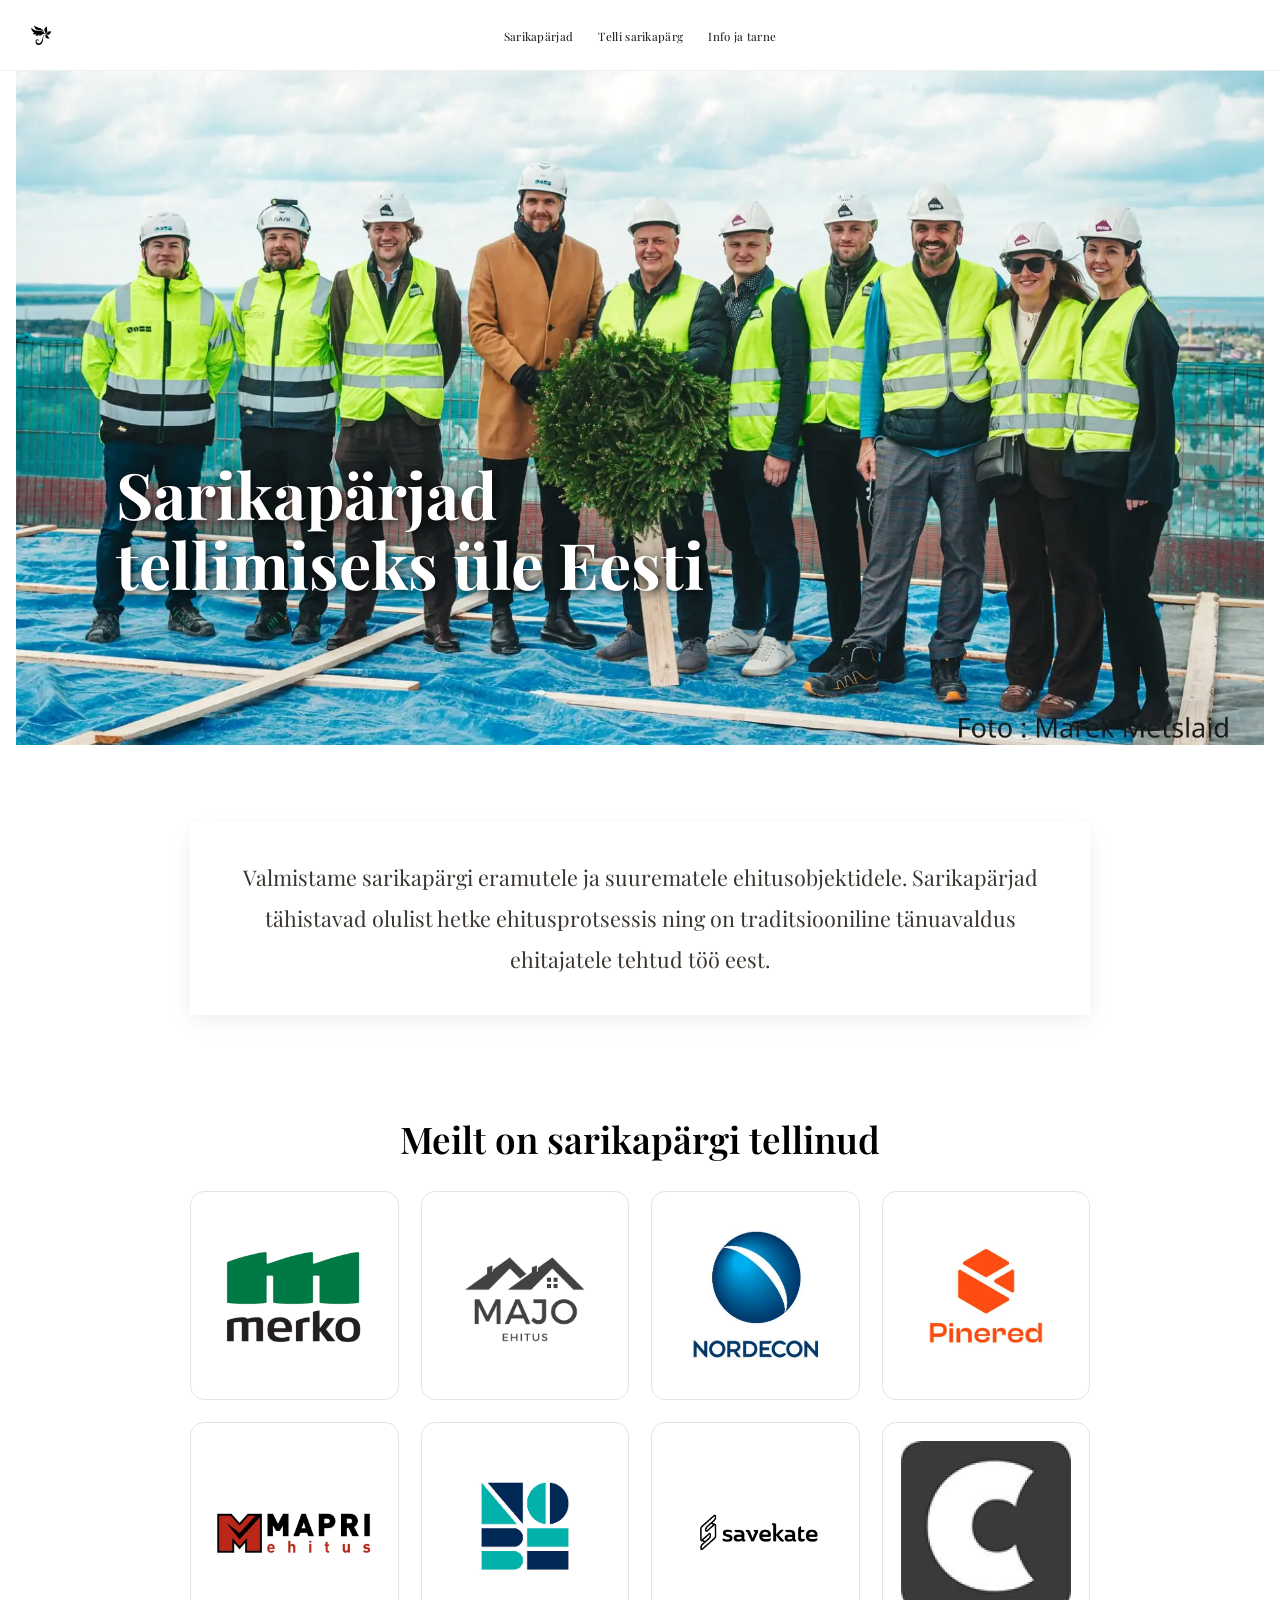
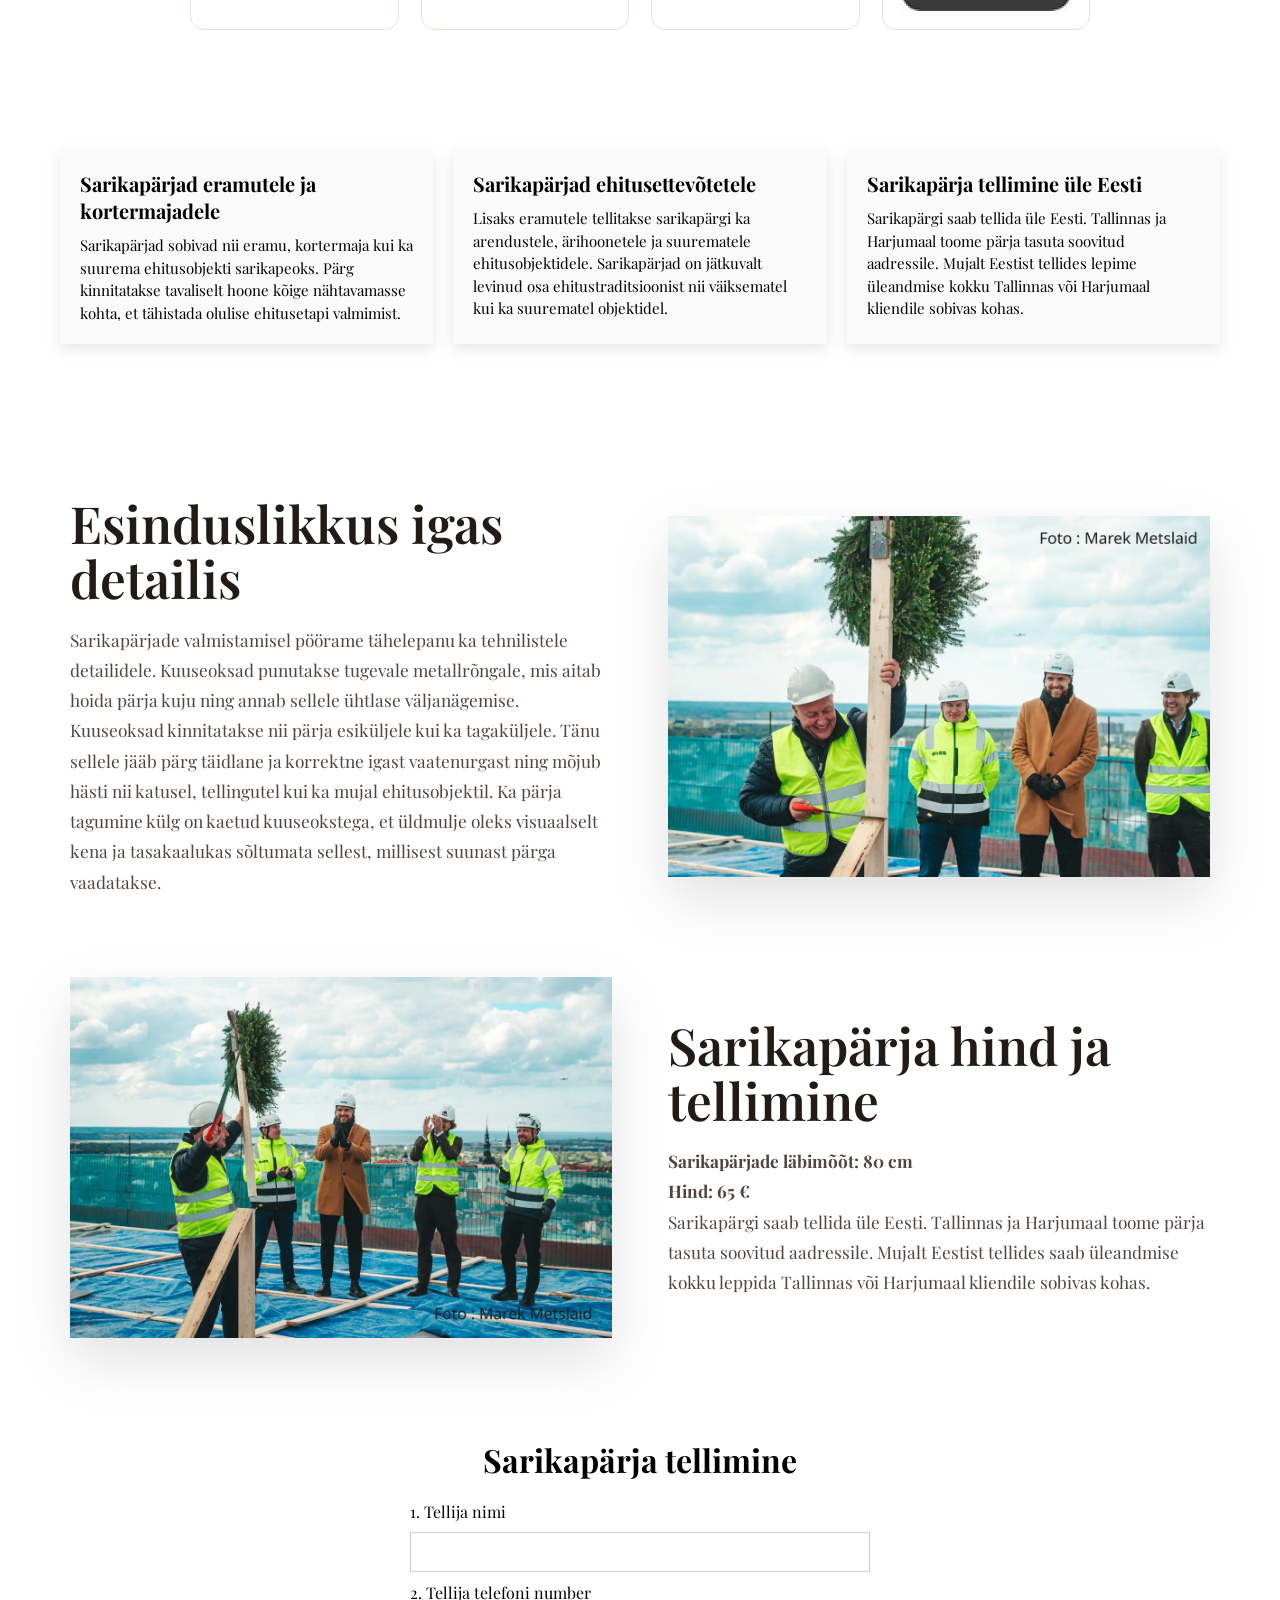
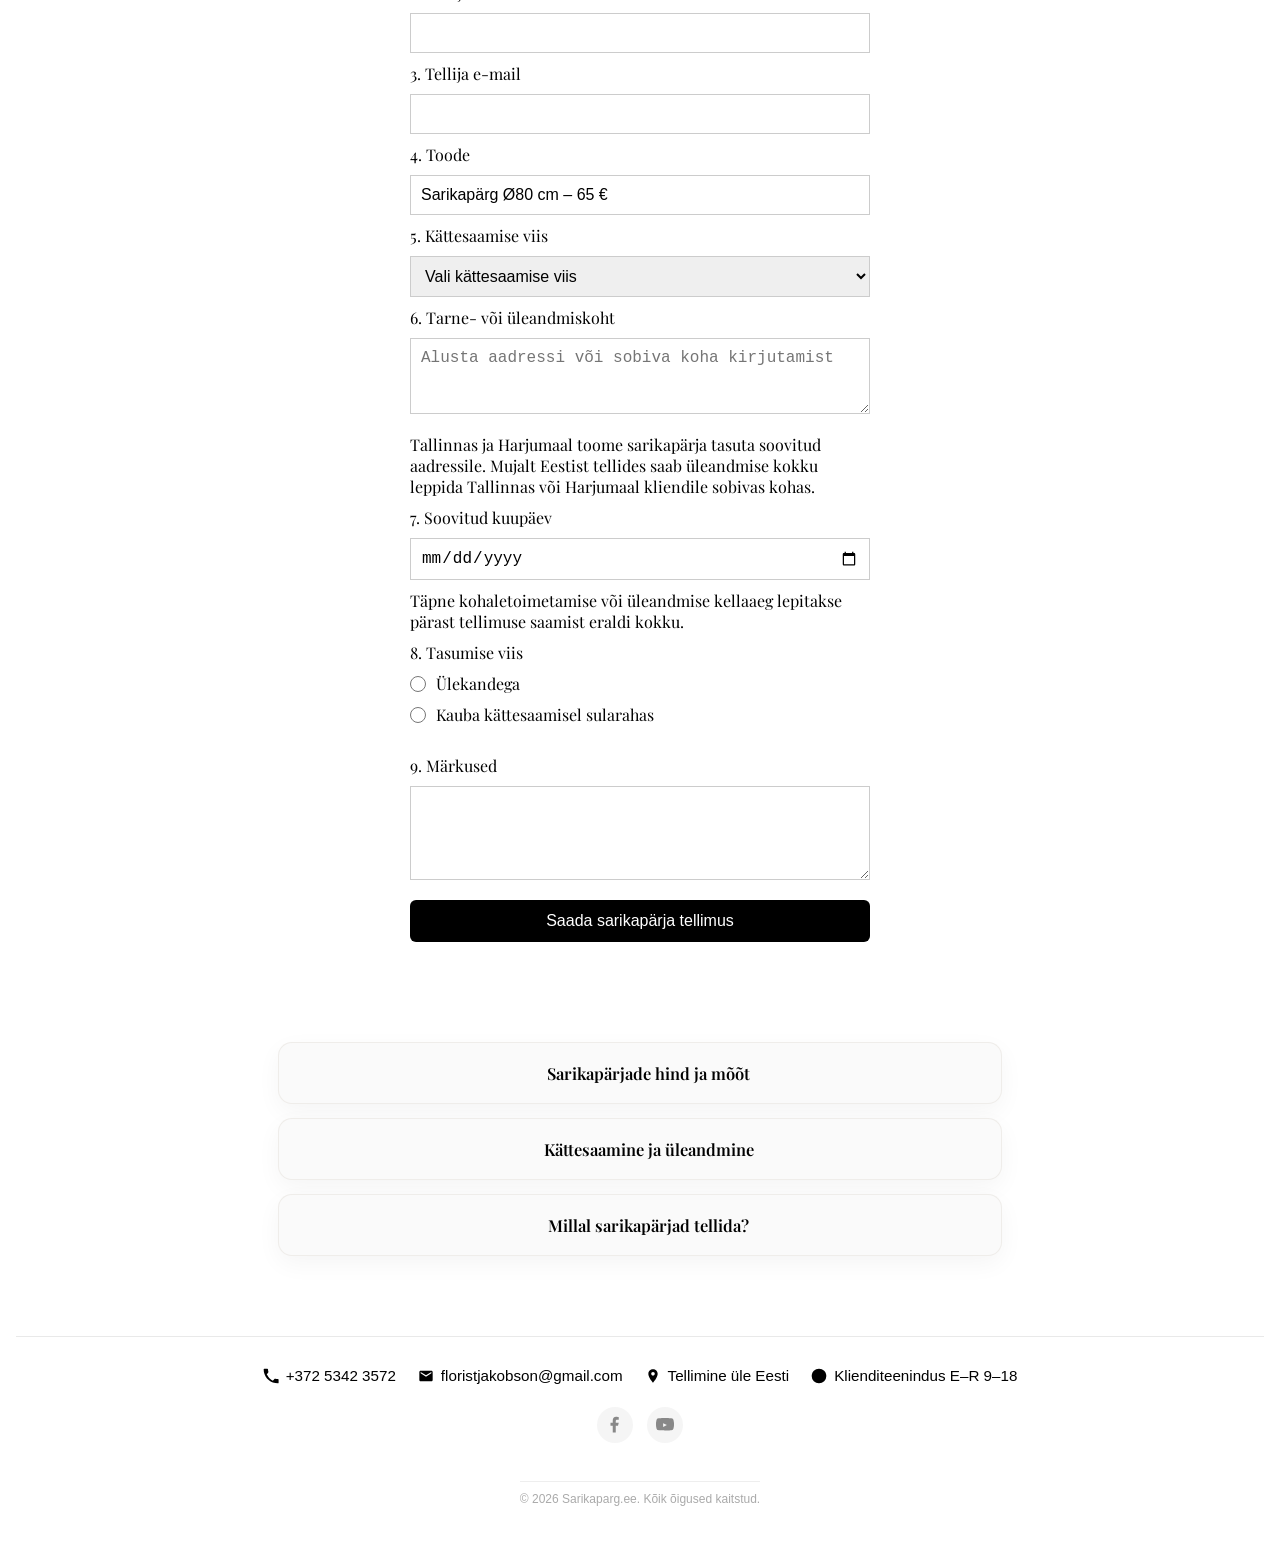
==== index.html @ d1c216ba "J" ====
<!doctype html>
<html lang="et">
  <head>
    <!-- Google tag (gtag.js) -->
    <script
      async
      src="https://www.googletagmanager.com/gtag/js?id=G-5NRN37VY3J"
    ></script>
    <script>
      window.dataLayer = window.dataLayer || [];
      function gtag() {
        dataLayer.push(arguments);
      }
      gtag("js", new Date());

      gtag("config", "G-5NRN37VY3J");
    </script>
    <meta charset="UTF-8" />
    <meta name="viewport" content="width=device-width, initial-scale=1.0" />

    <title>Sarikapärjad sarikapeoks üle Eesti | Sarikaparg.ee</title>

    <meta
      name="description"
      content="Sarikapärjad läbimõõduga 80 cm. Hind 65 €. Tellimine üle Eesti. Tallinnas ja Harjumaal tasuta kohaletoimetamine, mujalt Eestist tellides üleandmine kokkuleppel Tallinnas või Harjumaal."
    />

    <link rel="canonical" href="https://sarikaparg.ee/" />
    <meta name="robots" content="index, follow" />

    <link rel="stylesheet" href="/style.css" />

    <link rel="preconnect" href="https://fonts.googleapis.com" />
    <link rel="preconnect" href="https://fonts.gstatic.com" crossorigin />

    <link
      href="https://fonts.googleapis.com/css2?family=Playfair+Display:wght@400..900&display=swap"
      rel="stylesheet"
    />

    <meta
      property="og:title"
      content="Sarikapärjad üle Eesti | Sarikaparg.ee"
    />

    <meta
      property="og:description"
      content="Sarikapärjad läbimõõduga 80 cm. Hind 65 €. Tellimine üle Eesti. Tallinnas ja Harjumaal tasuta kohaletoimetamine või üleandmine kokkuleppel."
    />

    <meta property="og:type" content="website" />
    <meta property="og:url" content="https://sarikaparg.ee/" />
    <meta
      property="og:image"
      content="https://sarikaparg.ee/images/Sarikaparg.webp"
    />

    <meta name="twitter:card" content="summary_large_image" />

    <link rel="icon" type="image/png" sizes="48x48" href="/images/Logo48.png" />
    <link rel="icon" type="image/png" sizes="32x32" href="/images/Logo32.png" />
    <link
      rel="icon"
      type="image/png"
      sizes="512x512"
      href="/images/logo512.png"
    />
    <link rel="apple-touch-icon" href="/images/logo512.png" />
    <link rel="icon" href="/favicon.ico" sizes="any" />

    <script type="application/ld+json">
      {
        "@context": "https://schema.org",
        "@type": "Florist",
        "name": "Sarikaparg.ee",
        "url": "https://sarikaparg.ee/",
        "logo": "https://sarikaparg.ee/images/logo512.png",
        "image": "https://sarikaparg.ee/images/Sarikaparg.webp",
        "description": "Sarikapärjad läbimõõduga 80 cm. Hind 65 €. Tellimine üle Eesti. Tallinnas ja Harjumaal tasuta kohaletoimetamine või üleandmine kokkuleppel.",
        "telephone": "+37253423572",
        "areaServed": "Eesti",
        "priceRange": "€€"
      }
    </script>

    <script type="application/ld+json">
      {
        "@context": "https://schema.org",
        "@type": "FAQPage",
        "mainEntity": [
          {
            "@type": "Question",
            "name": "Kui suured on sarikapärjad?",
            "acceptedAnswer": {
              "@type": "Answer",
              "text": "Sarikaparg.ee sarikapärjad on läbimõõduga 80 cm."
            }
          },
          {
            "@type": "Question",
            "name": "Kui palju sarikapärjad maksavad?",
            "acceptedAnswer": {
              "@type": "Answer",
              "text": "Sarikapärjade hind on 65 €."
            }
          },
          {
            "@type": "Question",
            "name": "Kas sarikapärjad tuuakse kohale?",
            "acceptedAnswer": {
              "@type": "Answer",
              "text": "Sarikapärgi saab tellida üle Eesti. Tallinnas ja Harjumaal toome pärja tasuta kohale. Mujalt Eestist tellides lepime üleandmise kokku Tallinnas või Harjumaal kliendile sobivas kohas."
            }
          }
        ]
      }
    </script>

    <style>
      .clients-section {
        padding: 42px 20px 48px;
        background: #ffffff;
      }

      .clients-container {
        width: 100%;
        max-width: 900px;
        margin: 0 auto;
        text-align: center;
      }

      .clients-container h2 {
        margin: 0 0 28px;
        font-family: "Playfair Display", serif;
        font-size: clamp(1.7rem, 3vw, 2.3rem);
        font-weight: 600;
      }

      .clients-grid {
        display: grid;
        grid-template-columns: repeat(4, minmax(0, 1fr));
        gap: 22px;
      }

      .client-logo {
        aspect-ratio: 1 / 1;
        display: flex;
        align-items: center;
        justify-content: center;
        padding: 18px;
        background: #ffffff;
        border: 1px solid #e6e3dc;
        border-radius: 14px;
      }

      .client-logo img {
        width: 100%;
        height: 100%;
        object-fit: contain;
        display: block;
      }

      @media (max-width: 640px) {
        .clients-section {
          padding: 34px 16px 40px;
        }

        .clients-grid {
          grid-template-columns: repeat(2, minmax(0, 1fr));
          gap: 14px;
        }

        .client-logo {
          padding: 14px;
        }
      }
    </style>
  </head>

  <body>
    <nav>
      <a href="/" class="logo-link">
        <img
          src="/images/logo23.webp"
          alt="Sarikaparg.ee logo"
          width="25"
          height="25"
        />
      </a>

      <button class="menu-toggle" type="button" aria-label="Menüü">☰</button>

      <ul class="nav-menu">
        <li><a href="/">Sarikapärjad</a></li>
        <li><a href="#orderForm">Telli sarikapärg</a></li>
        <li><a href="#info">Info ja tarne</a></li>
      </ul>
    </nav>

    <header class="hero-header">
      <div class="big-slider">
        <div class="big-slide big-slide-active">
          <img
            src="/images/Sarikaparg-Tallinnas-slaider4.webp"
            alt="Sarikapärg sarikapeoks eramule või ehitusobjektile"
            width="1920"
            height="1080"
          />

          <div class="big-hero-text">
            <h1>Sarikapärjad sarikapeoks</h1>
          </div>
        </div>

        <div class="big-slide">
          <img
            src="/images/Sarikaparg-Tallinnas-slaider6.webp"
            alt="Sarikapärjad tellimiseks üle Eesti"
            width="1920"
            height="1080"
          />

          <div class="big-hero-text">
            <h2>Sarikapärjad tellimiseks üle Eesti</h2>
          </div>
        </div>
      </div>
    </header>

    <section class="intro-section">
      <div class="intro-container">
        <p>
          Valmistame sarikapärgi eramutele ja suurematele ehitusobjektidele.
          Sarikapärjad tähistavad olulist hetke ehitusprotsessis ning on
          traditsiooniline tänuavaldus ehitajatele tehtud töö eest.
        </p>
      </div>
    </section>

    <section class="clients-section" aria-labelledby="clients-title">
      <div class="clients-container">
        <h2 id="clients-title">Meilt on sarikapärgi tellinud</h2>

        <div class="clients-grid">
          <div class="client-logo">
            <img src="/images/merko.png" alt="Merko logo" loading="lazy" />
          </div>

          <div class="client-logo">
            <img src="/images/majo.png" alt="Majo logo" loading="lazy" />
          </div>

          <div class="client-logo">
            <img
              src="/images/nordecon.png"
              alt="Nordecon logo"
              loading="lazy"
            />
          </div>

          <div class="client-logo">
            <img src="/images/pinered.png" alt="Pinered logo" loading="lazy" />
          </div>

          <div class="client-logo">
            <img src="/images/mapri.png" alt="Mapri logo" loading="lazy" />
          </div>

          <div class="client-logo">
            <img src="/images/nobe.png" alt="NOBE logo" loading="lazy" />
          </div>

          <div class="client-logo">
            <img
              src="/images/savekate.png"
              alt="Savekate logo"
              loading="lazy"
            />
          </div>

          <div class="client-logo">
            <img
              src="/images/combicon.png"
              alt="Combicon logo"
              loading="lazy"
            />
          </div>
        </div>
      </div>
    </section>

    <section class="seo-section">
      <div class="seo-container">
        <div class="seo-box">
          <h2>Sarikapärjad eramutele ja kortermajadele</h2>
          <p>
            Sarikapärjad sobivad nii eramu, kortermaja kui ka suurema
            ehitusobjekti sarikapeoks. Pärg kinnitatakse tavaliselt hoone kõige
            nähtavamasse kohta, et tähistada olulise ehitusetapi valmimist.
          </p>
        </div>

        <div class="seo-box">
          <h2>Sarikapärjad ehitusettevõtetele</h2>
          <p>
            Lisaks eramutele tellitakse sarikapärgi ka arendustele, ärihoonetele
            ja suurematele ehitusobjektidele. Sarikapärjad on jätkuvalt levinud
            osa ehitustraditsioonist nii väiksematel kui ka suurematel
            objektidel.
          </p>
        </div>

        <div class="seo-box">
          <h2>Sarikapärja tellimine üle Eesti</h2>
          <p>
            Sarikapärgi saab tellida üle Eesti. Tallinnas ja Harjumaal toome
            pärja tasuta soovitud aadressile. Mujalt Eestist tellides lepime
            üleandmise kokku Tallinnas või Harjumaal kliendile sobivas kohas.
          </p>
        </div>
      </div>
    </section>

    <section class="hello">
      <div class="hello-row">
        <div class="hello-text">
          <h2>Esinduslikkus igas detailis</h2>

          <p>
            Sarikapärjade valmistamisel pöörame tähelepanu ka tehnilistele
            detailidele. Kuuseoksad punutakse tugevale metallrõngale, mis aitab
            hoida pärja kuju ning annab sellele ühtlase väljanägemise.
          </p>

          <p>
            Kuuseoksad kinnitatakse nii pärja esiküljele kui ka tagaküljele.
            Tänu sellele jääb pärg täidlane ja korrektne igast vaatenurgast ning
            mõjub hästi nii katusel, tellingutel kui ka mujal ehitusobjektil. Ka
            pärja tagumine külg on kaetud kuuseokstega, et üldmulje oleks
            visuaalselt kena ja tasakaalukas sõltumata sellest, millisest
            suunast pärga vaadatakse.
          </p>
        </div>

        <div class="hello-image">
          <img
            src="/images/Sarikaparg-Tallinn-Hello2.webp"
            alt="Kuuseokstest sarikapärg ehitusobjekti katusel"
          />
        </div>
      </div>

      <div class="hello-row hello-reverse">
        <div class="hello-text">
          <h2>Sarikapärja hind ja tellimine</h2>

          <p>
            <strong>Sarikapärjade läbimõõt: 80 cm</strong><br />
            <strong>Hind: 65 €</strong>
          </p>

          <p>
            Sarikapärgi saab tellida üle Eesti. Tallinnas ja Harjumaal toome
            pärja tasuta soovitud aadressile. Mujalt Eestist tellides saab
            üleandmise kokku leppida Tallinnas või Harjumaal kliendile sobivas
            kohas.
          </p>
        </div>

        <div class="hello-image">
          <img
            src="/images/Sarikaparg-Tallinn-Hello1.webp"
            alt="80 cm läbimõõduga kuuseokstest sarikapärg"
          />
        </div>
      </div>
    </section>

    <section class="order-form" id="orderForm">
      <h2>Sarikapärja tellimine</h2>

      <form action="https://formspree.io/f/xkopbzkl" method="POST">
        <label for="name">1. Tellija nimi</label>
        <input type="text" id="name" name="nimi" required />

        <label for="phone">2. Tellija telefoni number</label>
        <input type="tel" id="phone" name="telefon" required />

        <label for="email">3. Tellija e-mail</label>
        <input type="email" id="email" name="email" required />

        <label for="product">4. Toode</label>
        <input
          type="text"
          id="product"
          name="toode"
          value="Sarikapärg Ø80 cm – 65 €"
          readonly
        />

        <label for="delivery">5. Kättesaamise viis</label>
        <select id="delivery" name="kattesaamise_viis" required>
          <option value="">Vali kättesaamise viis</option>
          <option value="Tasuta kohaletoimetamine Tallinnas / Harjumaal">
            Tasuta kohaletoimetamine Tallinnas / Harjumaal
          </option>
          <option value="Üleandmine kokkuleppel Tallinnas / Harjumaal">
            Üleandmine kokkuleppel Tallinnas / Harjumaal
          </option>
        </select>

        <label for="address">6. Tarne- või üleandmiskoht</label>
        <textarea
          id="address"
          name="tarne_voi_uleandmiskoht"
          rows="3"
          placeholder="Alusta aadressi või sobiva koha kirjutamist"
          autocomplete="off"
          required
        ></textarea>

        <ul id="aadressiValikud"></ul>

        <p class="time-note">
          Tallinnas ja Harjumaal toome sarikapärja tasuta soovitud aadressile.
          Mujalt Eestist tellides saab üleandmise kokku leppida Tallinnas või
          Harjumaal kliendile sobivas kohas.
        </p>

        <label for="date">7. Soovitud kuupäev</label>
        <input type="date" id="date" name="soovitud_kuupaev" required />

        <p class="time-note">
          Täpne kohaletoimetamise või üleandmise kellaaeg lepitakse pärast
          tellimuse saamist eraldi kokku.
        </p>

        <label>8. Tasumise viis</label>

        <div class="payment-options">
          <label>
            <input type="radio" name="tasumine" value="Ülekandega" required />
            Ülekandega
          </label>

          <label>
            <input
              type="radio"
              name="tasumine"
              value="Kauba kättesaamisel sularahas"
            />
            Kauba kättesaamisel sularahas
          </label>
        </div>

        <label for="notes">9. Märkused</label>
        <textarea id="notes" name="markused" rows="4"></textarea>

        <button type="submit">Saada sarikapärja tellimus</button>

        <p id="formMessage" class="success-message">
          ✔ Aitäh! Oleme teie sarikapärja tellimuse kätte saanud. Võtame teiega
          tööajal ühendust kuni 1 tunni jooksul, et tellimus kinnitada.
        </p>
      </form>
    </section>

    <section class="info-details" id="info">
      <details>
        <summary>Sarikapärjade hind ja mõõt</summary>

        <div class="details-content">
          <p>Sarikaparg.ee sarikapärjad on läbimõõduga 80 cm.</p>

          <p>Sarikapärjade hind on 65 €.</p>

          <p>
            Pärg sobib hästi sarikapeoks eramule, kortermajale, ärihoonele või
            suuremale ehitusobjektile.
          </p>
        </div>
      </details>

      <details>
        <summary>Kättesaamine ja üleandmine</summary>

        <div class="details-content">
          <p>
            Tallinnas ja Harjumaal toome sarikapärja tasuta soovitud aadressile.
          </p>

          <p>
            Mujalt Eestist tellides lepime sarikapärja üleandmise kokku
            Tallinnas või Harjumaal kliendile sobivas kohas.
          </p>

          <p>
            Täpne kohaletoimetamise või üleandmise kellaaeg lepitakse pärast
            tellimuse saamist eraldi kokku.
          </p>
        </div>
      </details>

      <details>
        <summary>Millal sarikapärjad tellida?</summary>

        <div class="details-content">
          <p>Soovitame sarikapärjad tellida vähemalt 2–3 päeva ette.</p>

          <p>
            Kiiremate tellimuste puhul võib samuti ühendust võtta — võimalusel
            leiame lahenduse ka lühema etteteatamisega.
          </p>

          <p>
            Tellida saab alloleva tellimisvormi kaudu. Kiiremate küsimuste
            korral võib ka helistada või kirjutada e-posti teel.
          </p>
        </div>
      </details>
    </section>

    <footer>
      <div class="footer">
        <div class="footer-container">
          <div class="footer-contact-row">
            <a href="tel:+37253423572">
              <svg viewBox="0 0 24 24">
                <path
                  d="M6.6 10.8c1.8 3.5 4.7 6.3 8.2 8.2l2.7-2.7c.3-.3.7-.4 1.1-.3 1.2.4 2.5.6 3.8.6.6 0 1 .4 1 1V22c0 .6-.4 1-1 1C10.3 23 1 13.7 1 2c0-.6.4-1 1-1h4.5c.6 0 1 .4 1 1 0 1.3.2 2.6.6 3.8.1.4 0 .8-.3 1.1l-2.2 2.9z"
                />
              </svg>
              +372 5342 3572
            </a>

            <a href="mailto:floristjakobson@gmail.com">
              <svg viewBox="0 0 24 24">
                <path
                  d="M20 4H4c-1.1 0-2 .9-2 2v12c0 1.1.9 2 2 2h16c1.1 0 2-.9 2-2V6c0-1.1-.9-2-2-2zm0 4-8 5-8-5V6l8 5 8-5v2z"
                />
              </svg>
              floristjakobson@gmail.com
            </a>

            <span>
              <svg viewBox="0 0 24 24">
                <path
                  d="M12 2C8.1 2 5 5.1 5 9c0 5.2 7 13 7 13s7-7.8 7-13c0-3.9-3.1-7-7-7zm0 9.5A2.5 2.5 0 1 1 12 6a2.5 2.5 0 0 1 0 5.5z"
                />
              </svg>
              Tellimine üle Eesti
            </span>

            <span>
              <svg viewBox="0 0 24 24">
                <path
                  d="M12 1a11 11 0 1 0 11 11A11 11 0 0 0 12 1zm1 11.4V6h-2v7l5.2 3.1 1-1.7z"
                />
              </svg>
              Klienditeenindus E–R 9–18
            </span>
          </div>

          <div class="footer-social">
            <a
              href="https://www.facebook.com/floristjakobson"
              target="_blank"
              aria-label="Facebook"
            >
              <svg viewBox="0 0 24 24">
                <path
                  d="M13 22v-9h3l1-4h-4V7c0-1.2.3-2 2-2h2V1.5c-.4-.1-1.8-.5-3.5-.5C10.5 1 9 2.8 9 6v3H6v4h3v9h4z"
                />
              </svg>
            </a>

            <a
              href="https://www.youtube.com/@floristjakobson"
              target="_blank"
              aria-label="YouTube"
            >
              <svg viewBox="0 0 24 24">
                <path
                  d="M23.5 6.2s-.2-1.6-.9-2.3c-.9-.9-1.9-.9-2.3-1C17.2 2.5 12 2.5 12 2.5s-5.2 0-8.3.4c-.4.1-1.4.1-2.3 1C.7 4.6.5 6.2.5 6.2S0 8.1 0 10v2c0 1.9.5 3.8.5 3.8s.2 1.6.9 2.3c.9.9 2.1.9 2.6 1 1.9.2 8 .4 8 .4s5.2 0 8.3-.4c.4-.1 1.4-.1 2.3-1 .7-.7.9-2.3.9-2.3S24 13.9 24 12v-2c0-1.9-.5-3.8-.5-3.8zM9.5 14.5v-5l5 2.5-5 2.5z"
                />
              </svg>
            </a>
          </div>

          <div class="footer-bottom">
            © 2026 Sarikaparg.ee. Kõik õigused kaitstud.
          </div>
        </div>
      </div>
    </footer>

    <script>
      const bigSlides = document.querySelectorAll(".big-slide");
      let bigCurrent = 0;

      if (bigSlides.length > 0) {
        setInterval(() => {
          bigSlides[bigCurrent].classList.remove("big-slide-active");
          bigCurrent = (bigCurrent + 1) % bigSlides.length;
          bigSlides[bigCurrent].classList.add("big-slide-active");
        }, 5000);
      }
    </script>
    <script>
      document.addEventListener("DOMContentLoaded", function () {
        const menuToggle = document.querySelector(".menu-toggle");
        const navMenu = document.querySelector(".nav-menu");

        menuToggle.addEventListener("click", function () {
          navMenu.classList.toggle("active");
        });
      });
    </script>

    <script>
      const dateInput = document.getElementById("date");
      const today = new Date().toISOString().split("T")[0];
      dateInput.min = today;
    </script>

    <script>
      const aadressInput = document.getElementById("address");
      const aadressiValikud = document.getElementById("aadressiValikud");

      aadressInput.addEventListener("input", async function () {
        const otsing = aadressInput.value.trim();

        if (otsing.length < 3) {
          aadressiValikud.innerHTML = "";
          return;
        }

        const apiAadress =
          "https://inaadress.maaamet.ee/inaadress/gazetteer" +
          "?address=" +
          encodeURIComponent(otsing) +
          "&results=5&appartment=1";

        try {
          const vastus = await fetch(apiAadress);
          const andmed = await vastus.json();

          aadressiValikud.innerHTML = "";

          andmed.addresses.forEach(function (aadress) {
            const valik = document.createElement("li");
            valik.textContent = aadress.ipikkaadress;

            valik.addEventListener("click", function () {
              aadressInput.value = aadress.ipikkaadress;
              aadressiValikud.innerHTML = "";
            });

            aadressiValikud.appendChild(valik);
          });
        } catch (error) {
          aadressiValikud.innerHTML = "";
          console.error("Aadressiotsing ebaõnnestus:", error);
        }
      });
    </script>
  </body>
</html>
---- style.css ----
:root {
  --base-color: white;
  --text-color: black;
  --color-5: rgb(235, 232, 232);
  --box-color: #fafafa;
}

* {
  margin: 0;
  padding: 0;
  box-sizing: border-box;
}

html {
  font-family: "Playfair Display", serif;
  color: var(--text-color);
}

body {
  padding: 1em;
  padding-top: 70px;
  background-color: var(--base-color);
}

h1,
h2,
h3 {
  font-family: "Playfair Display", serif;
}

h1 {
  font-size: 2.5rem;
}

h2 {
  font-size: 2rem;
}

/* NAV */

nav {
  position: fixed;
  top: 0;
  left: 0;
  width: 100%;
  z-index: 1000;

  display: flex;
  align-items: center;
  justify-content: space-between;

  padding: 1.1em 1.5em;

  background: rgba(255, 255, 255, 0.75);
  /* backdrop-filter: blur(12px); */
  /* -webkit-backdrop-filter: blur(12px); */
  border-bottom: 1px solid rgba(0, 0, 0, 0.05);
}

.logo-link {
  display: flex;
  align-items: center;
}

.logo-link img {
  height: 28px;
  display: block;
}

nav ul {
  position: absolute;
  left: 50%;
  transform: translateX(-50%);

  display: flex;
  gap: 1em;
  list-style: none;
  margin: 0;
  padding: 0;
  align-items: center;
}

nav a {
  color: #111;
  text-decoration: none;
  font-size: 0.72rem;
  font-weight: 400;
  letter-spacing: 0.3px;
  transition: 0.2s ease;
  padding: 0.3em 0.4em;
}

nav a:hover {
  opacity: 0.6;
}

.menu-toggle {
  display: none;
  background: none;
  border: none;
  font-size: 2rem;
  cursor: pointer;
  color: #111;
  line-height: 1;
}

/* SIIT ALGAB MOBIILI VAADE */

@media (max-width: 1050px) {
  nav {
    padding: 0.9em 1em;
  }

  .logo-link img {
    height: 32px;
    width: auto;
    display: block;
  }

  .menu-toggle {
    display: block;
  }

  .nav-menu {
    display: none;

    position: absolute;
    top: 100%;
    left: 0;

    width: 100%;

    background: rgba(255, 255, 255, 0.96);
    background: rgba(255, 255, 255, 0.95);

    flex-direction: column;
    gap: 0;

    padding: 15px 0;

    border-top: 1px solid rgba(0, 0, 0, 0.05);
    box-shadow: 0 10px 25px rgba(0, 0, 0, 0.08);

    transform: none;
    box-sizing: border-box;
  }

  .nav-menu.active {
    display: flex;
  }

  .nav-menu li {
    width: 100%;
    text-align: center;
  }

  .nav-menu a {
    display: block;
    padding: 14px;
    font-size: 1rem;
  }
}

/* SIIN LÕPEB MOBIILI VAADE */

/* HERO SLIDER */

.hero-header {
  position: relative;
  width: 100%;
  height: 75vh;
  min-height: 420px;
  overflow: hidden;
}

.big-slider {
  position: relative;
  width: 100%;
  height: 100%;
}

.big-slide {
  position: absolute;
  inset: 0;
  opacity: 0;
  transition: opacity 1s ease;
  z-index: 0;
}

.big-slide-active {
  opacity: 1;
  z-index: 1;
}

.big-slide img {
  display: block;
  width: 100%;
  height: 100%;
  object-fit: cover;
  object-position: center;
}

.big-hero-text {
  position: absolute;
  left: 8%;
  bottom: 18%;
  max-width: 650px;
  color: white;
  z-index: 2;
}

.big-hero-text h1,
.big-hero-text h2 {
  font-size: clamp(2rem, 5vw, 4.5rem);
  line-height: 1.1;
  margin-bottom: 24px;

  text-shadow:
    2px 2px 8px rgba(0, 0, 0, 0.8),
    0 0 20px rgba(0, 0, 0, 0.5);
}

@media (max-width: 768px) {
  .hero-header {
    height: 65vh;
    min-height: 360px;
  }

  .big-hero-text {
    left: 6%;
    right: 6%;
    bottom: 14%;
  }
}

/* ÜLDINE SECTION */

section {
  margin: 2em auto;
  width: min(75em, 100%);
  padding: min(2em, 15%);
  border-radius: 1em;
}

/* SEO BOXID */

.seo-section {
  padding: 40px 20px;
}

.seo-container {
  display: flex;
  gap: 20px;
  max-width: 1200px;
  margin: 0 auto;
  flex-wrap: wrap;
}

.seo-box {
  flex: 1;
  min-width: 250px;
  background: var(--box-color);
  padding: 20px;

  box-shadow: 0 5px 15px rgba(0, 0, 0, 0.1);
}

.seo-box h2 {
  margin-bottom: 10px;
  font-size: 20px;
}

.seo-box p {
  font-size: 15px;
  line-height: 1.5;
}

/* TOOTEGRUPID AVALEHEL */

.tooted-section {
  padding: 70px 20px;
  background: var(--box-color);
}

.tooted-container {
  max-width: 1000px;
  margin: 0 auto;
  display: grid;
  grid-template-columns: repeat(4, 1fr);
  gap: 28px;
}

.toode-box {
  background: #ffffff;

  overflow: hidden;
  box-shadow: 0 5px 15px rgba(0, 0, 0, 0.1);
}

.toode-box img {
  width: 100%;
  aspect-ratio: 2 / 3;
  object-fit: cover;
  display: block;
}

.toode-content {
  padding: 26px 24px 30px;
}

.toode-content h2 {
  margin: 0 0 14px;
  font-size: 1.45rem;
  color: #2b2522;
}

.toode-content p {
  margin: 0 0 22px;
  font-size: 1rem;
  line-height: 1.65;
  color: #4a403b;
}

@media (max-width: 900px) {
  .tooted-container {
    grid-template-columns: 1fr;
  }

  .tooted-section {
    padding: 50px 18px;
  }
}

/* TOOTELEHED */

.product-section-title {
  width: 100%;
  text-align: center;
  margin: 50px 0 25px;
}

.product-section-title h2 {
  margin-bottom: 24px;
  color: black;
  font-size: clamp(1.8rem, 3vw, 2.6rem);
}

.product-grid {
  display: grid;
  grid-template-columns: repeat(4, 1fr);
  gap: 20px;
  max-width: 1200px;
  margin: auto;
}

#products-title {
  margin: 0 0 35px;
  text-align: center;
  font-size: clamp(2rem, 4vw, 3rem);
}

.product-grid-leinakimp {
  display: grid;
  grid-template-columns: repeat(2, 1fr);
  gap: 20px;
  max-width: 1200px;
  margin: auto;
}

.product-box {
  background: #f5f5f5;
  padding: 15px;

  text-align: center;
  overflow: hidden;
}

.product-box img {
  width: 100%;
  height: auto;

  transition: transform 0.3s ease;
}

.product-box img:hover {
  transform: scale(1.1);
}

.product-box h3 {
  margin: 10px 0 5px 0;
}

.product-box p {
  font-size: 0.9rem;
}

.product-desc {
  font-size: 14px;
  color: #555;
  margin: 8px 0;
}

.product-price {
  font-weight: bold;
  margin-bottom: 10px;
}

.cta-button {
  display: inline-block;
  margin-top: 12px;
  padding: 0.75em 1.25em;

  color: black;
  background: rgba(255, 255, 255, 0.9);

  text-decoration: none;
  font-weight: 700;

  box-shadow: 0 4px 10px rgba(0, 0, 0, 0.15);

  transition:
    transform 0.25s ease,
    background-color 0.25s ease,
    box-shadow 0.25s ease;
}

.cta-button:hover {
  transform: translateY(-2px);
  background-color: rgba(255, 255, 255, 0.85);
  box-shadow: 0 8px 18px rgba(0, 0, 0, 0.25);
}

@media (max-width: 800px) {
  .product-grid,
  .product-grid-leinakimp {
    grid-template-columns: 1fr;
  }
}

/* TELLIMISVORM */

.order-form {
  max-width: 500px;
  margin: auto;
  padding: 20px;
}

.order-form h2 {
  text-align: center;
  margin-bottom: 20px;
}

.order-form form {
  display: flex;
  flex-direction: column;
  gap: 10px;
}

.order-form input,
.order-form textarea,
.order-form select {
  padding: 10px;

  border: 1px solid #ccc;
  font-size: 16px;
}

.order-form button {
  margin-top: 10px;
  padding: 12px;
  border: none;
  background: black;
  color: white;
  font-size: 16px;
  border-radius: 6px;
  cursor: pointer;
}

.order-form button:hover {
  background: #333;
}

.payment-options {
  display: flex;
  flex-direction: column;
  gap: 10px;
  margin-bottom: 20px;
}

.payment-options label {
  display: flex;
  align-items: center;
  gap: 10px;
  cursor: pointer;
}

.payment-options input[type="radio"] {
  width: 16px;
  height: 16px;
}

.success-message {
  display: none;
  margin-top: 15px;
  padding: 12px;
  background-color: #e6f4ea;
  color: #1a7f37;
  border-radius: 6px;
  font-weight: 600;
}

.order-form input[type="date"],
.order-form input[type="time"] {
  min-height: 42px;
}

/* =========================
   KLIENTIDE KOMMENTAARID
========================= */

.reviews-section {
  padding: 35px 0 45px;
  text-align: center;
  background-color: white;
  overflow: hidden;
}

.reviews-section h2 {
  margin: 0 20px 40px;
}

.reviews-viewport {
  width: 100%;
  overflow: hidden;
}

.reviews-container {
  display: flex;
  width: max-content;
  gap: 20px;
  align-items: stretch;

  animation: reviews-film 40s linear infinite;
  will-change: transform;
}

.review-box {
  flex: 0 0 300px;
  box-sizing: border-box;
  padding: 25px 20px;

  background: white;
}

.review-text {
  margin: 0 0 15px;
  font-style: italic;
  line-height: 1.6;
}

.review-author {
  margin: 0;
  font-weight: 600;
}

.review-stars {
  margin: 5px 0 0;
  color: #f5b301;
  letter-spacing: 2px;
}

@keyframes reviews-film {
  from {
    transform: translateX(0);
  }

  to {
    transform: translateX(calc(-50% - 10px));
  }
}

@media (max-width: 600px) {
  .reviews-section {
    padding: 50px 0 70px;
  }

  .reviews-section h2 {
    margin-bottom: 30px;
  }

  .review-box {
    flex-basis: 270px;
    padding: 22px 18px;
  }

  .reviews-container {
    gap: 15px;
    animation-duration: 34s;
  }

  @keyframes reviews-film {
    from {
      transform: translateX(0);
    }

    to {
      transform: translateX(calc(-50% - 7.5px));
    }
  }
}

/* HELLO SECTION */

.hello {
  max-width: 1180px;
  margin: 0 auto;
  padding: 80px 20px;
}

.hello-row {
  display: flex;
  align-items: center;
  gap: 56px;
  margin-bottom: 80px;
}

.hello-row:last-child {
  margin-bottom: 0;
}

.hello-reverse {
  flex-direction: row-reverse;
}

.hello-text,
.hello-image {
  flex: 1;
}

.hello h2 {
  margin: 0 0 18px;
  font-size: clamp(2rem, 4vw, 3.4rem);
  line-height: 1.08;
  font-weight: 600;
  color: #221b18;
}

.hello p {
  margin: 0;
  max-width: 560px;
  font-size: 1.08rem;
  line-height: 1.75;
  color: #4f4540;
}

.hello-image img {
  width: 100%;
  aspect-ratio: 3 / 2;
  object-fit: cover;
  display: block;

  box-shadow: 0 22px 55px rgba(0, 0, 0, 0.12);
}

@media (max-width: 800px) {
  .hello {
    padding: 56px 18px;
  }

  .hello-row,
  .hello-reverse {
    flex-direction: column;
    gap: 28px;
    margin-bottom: 56px;
  }

  .hello h2 {
    font-size: 2.1rem;
  }

  .hello p {
    font-size: 1rem;
  }

  .hello-image img {
    border-radius: 20px;
  }
}

/* GALERII */

.mini-gallery {
  margin-top: 60px;
  text-align: center;
}

.mini-gallery h3 {
  margin-bottom: 10px;
}

.mini-gallery p {
  margin-bottom: 20px;
}

.mini-gallery-row {
  display: flex;
  justify-content: center;
  gap: 10px;
  flex-wrap: wrap;
  margin-top: 10px;
}

.mini-gallery-row img {
  width: 400px;
  max-width: 100%;
}

/* FOOTER */

.footer {
  background: #fff;
  border-top: 1px solid #e9e9e9;
  padding: 30px 20px 15px;
  font-family: Arial, sans-serif;
}

.footer-container {
  max-width: 1100px;
  margin: 0 auto;
  display: flex;
  flex-direction: column;
  gap: 18px;
  align-items: center;
}

.footer-contact-row {
  display: flex;
  align-items: center;
  justify-content: center;
  flex-wrap: wrap;
  gap: 14px 22px;
  text-align: center;
}

.footer-contact-row a,
.footer-contact-row span {
  display: inline-flex;
  align-items: center;
  gap: 7px;
  color: inherit;
  text-decoration: none;
  font-size: 0.95rem;
}

.footer-contact-row svg {
  width: 16px;
  height: 16px;
  fill: currentColor;
  flex-shrink: 0;
}

.footer-social {
  display: flex;
  justify-content: center;
  gap: 14px;
  margin-top: 5px;
}

.footer-social a {
  display: flex;
  align-items: center;
  justify-content: center;
  width: 36px;
  height: 36px;
  border-radius: 50%;
  background: #f5f5f5;
  transition: 0.2s;
}

.footer-social a svg {
  width: 18px;
  height: 18px;
  fill: #888;
  transition: 0.2s;
}

.footer-social a:hover {
  background: #eaeaea;
}

.footer-social a:hover svg {
  fill: #333;
}

.footer-bottom {
  text-align: center;
  margin-top: 20px;
  font-size: 12px;
  color: #aaa;
  border-top: 1px solid #eee;
  padding-top: 10px;
}

@media (max-width: 700px) {
  .footer-contact-row {
    flex-direction: column;
    gap: 10px;
  }
}

.info-details {
  max-width: 760px;
  margin: 80px auto;
  padding: 0 18px;
}

.info-details details {
  background: var(--box-color);
  border-radius: 14px;
  margin-bottom: 14px;
  padding: 0 20px;
  border: 1px solid rgba(120, 90, 60, 0.08);
  box-shadow: 0 8px 24px rgba(0, 0, 0, 0.045);
}

.info-details summary {
  cursor: pointer;
  font-size: 1.03rem;
  font-weight: 600;
  padding: 16px 0;
  list-style: none;

  display: flex;
  align-items: center;
  justify-content: center;
  gap: 10px;

  text-align: center;
}

.info-details summary::-webkit-details-marker {
  display: none;
}

.info-details summary::before {
  content: "›";
  font-size: 1.3rem;
  font-weight: 300;
  color: var(--box-color);
  transition: transform 0.3s ease;
  flex-shrink: 0;
}

.info-details details[open] summary::before {
  transform: rotate(90deg);
}

.details-content {
  padding: 0 0 18px;
}

.details-content p {
  margin-bottom: 10px;
  line-height: 1.65;
  color: #444;
}

.details-content p:last-child {
  margin-bottom: 0;
}

@media (max-width: 768px) {
  .info-details {
    max-width: 100%;
    margin: 55px auto;
    padding: 0 14px;
  }

  .info-details details {
    padding: 0 16px;
  }

  .info-details summary {
    font-size: 0.98rem;
    padding: 15px 0;
  }

  .details-content {
    padding-bottom: 16px;
  }
}

.intro-section {
  padding: 45px 20px 25px;
  background: white;
}

.intro-container {
  max-width: 900px;
  margin: 0 auto;
  padding: 35px 45px;

  background: #fff;

  box-shadow:
    0 4px 15px rgba(0, 0, 0, 0.04),
    0 10px 30px rgba(0, 0, 0, 0.03);

  text-align: center;
}

.intro-container p {
  margin: 0;

  font-size: clamp(1.1rem, 1.8vw, 1.35rem);
  line-height: 1.9;

  color: #3a342f;
}

/* TEHTUD TÖÖDE GALERII */

.work-gallery {
  padding: 80px 20px;
  background: #fff;
}

.work-gallery-head {
  text-align: center;
  margin-bottom: 38px;
}

.work-gallery-head h2 {
  font-size: clamp(2rem, 4vw, 3rem);
  margin-bottom: 12px;
}

.work-gallery-head p {
  color: #666;
  max-width: 760px;
  margin: auto;
  line-height: 1.75;
  font-size: 1.05rem;
}

.gallery-slider {
  max-width: 1180px;
  margin: auto;
  margin-bottom: 80px;

  display: flex;
  align-items: center;
  gap: 18px;
}

.gallery-window {
  overflow: hidden;
  width: 100%;
}

.gallery-track {
  display: flex;
  gap: 22px;
  transition: transform 0.5s ease;
}

.gallery-track img {
  width: 260px;
  min-width: 260px;
  height: 260px;

  object-fit: cover;
  flex-shrink: 0;

  display: block;

  box-shadow: 0 10px 26px rgba(0, 0, 0, 0.11);
}

.gallery-arrow {
  width: 46px;
  height: 46px;

  border: none;
  border-radius: 50%;

  background: #222;
  color: #fff;

  font-size: 28px;
  cursor: pointer;
  flex-shrink: 0;

  transition: 0.25s;
}

.gallery-arrow:hover {
  background: #000;
  transform: translateY(-1px);
}

/* tahvel */
@media (max-width: 900px) {
  .gallery-track img {
    width: 230px;
    min-width: 230px;
    height: 230px;
  }
}

/* mobiil */
@media (max-width: 600px) {
  .work-gallery {
    padding: 60px 20px;
  }

  .work-gallery-head {
    margin-bottom: 28px;
  }

  .gallery-slider {
    gap: 8px;
  }

  .gallery-track {
    gap: 14px;
  }

  .gallery-track img {
    width: calc(100vw - 40px);
    min-width: calc(100vw - 40px);

    aspect-ratio: 1 / 1;
    height: auto;

    border-radius: 16px;
  }

  .gallery-arrow {
    position: absolute;
    z-index: 5;

    width: 40px;
    height: 40px;

    font-size: 22px;
    background: rgba(0, 0, 0, 0.75);
  }

  .gallery-slider {
    position: relative;
  }

  .gallery-arrow:first-child {
    left: 10px;
  }

  .gallery-arrow:last-child {
    right: 10px;
  }
}

.footer-language {
  margin-top: 14px;
  text-align: center;
}

.footer-language a {
  color: inherit;
  font-size: 0.85rem;
  opacity: 0.65;
  text-decoration: none;
}

.footer-language a:hover {
  opacity: 1;
  text-decoration: underline;
}
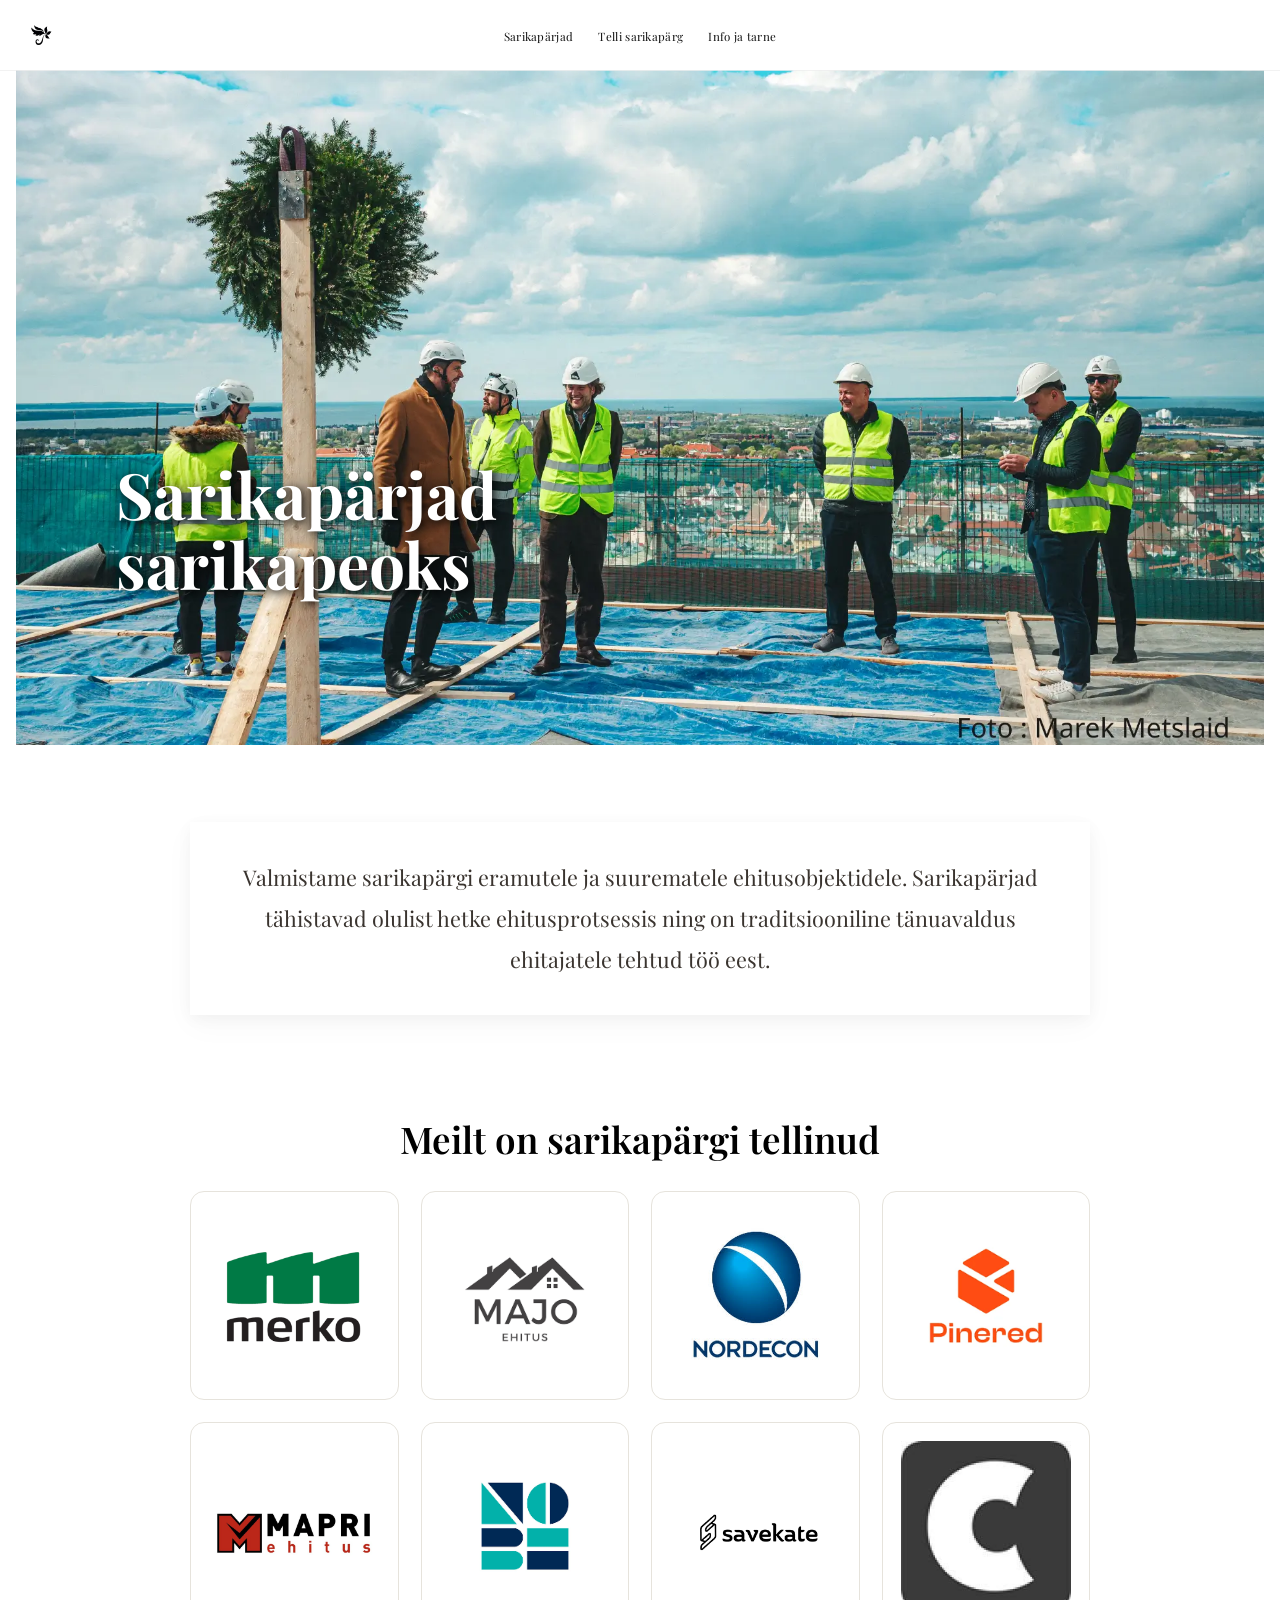
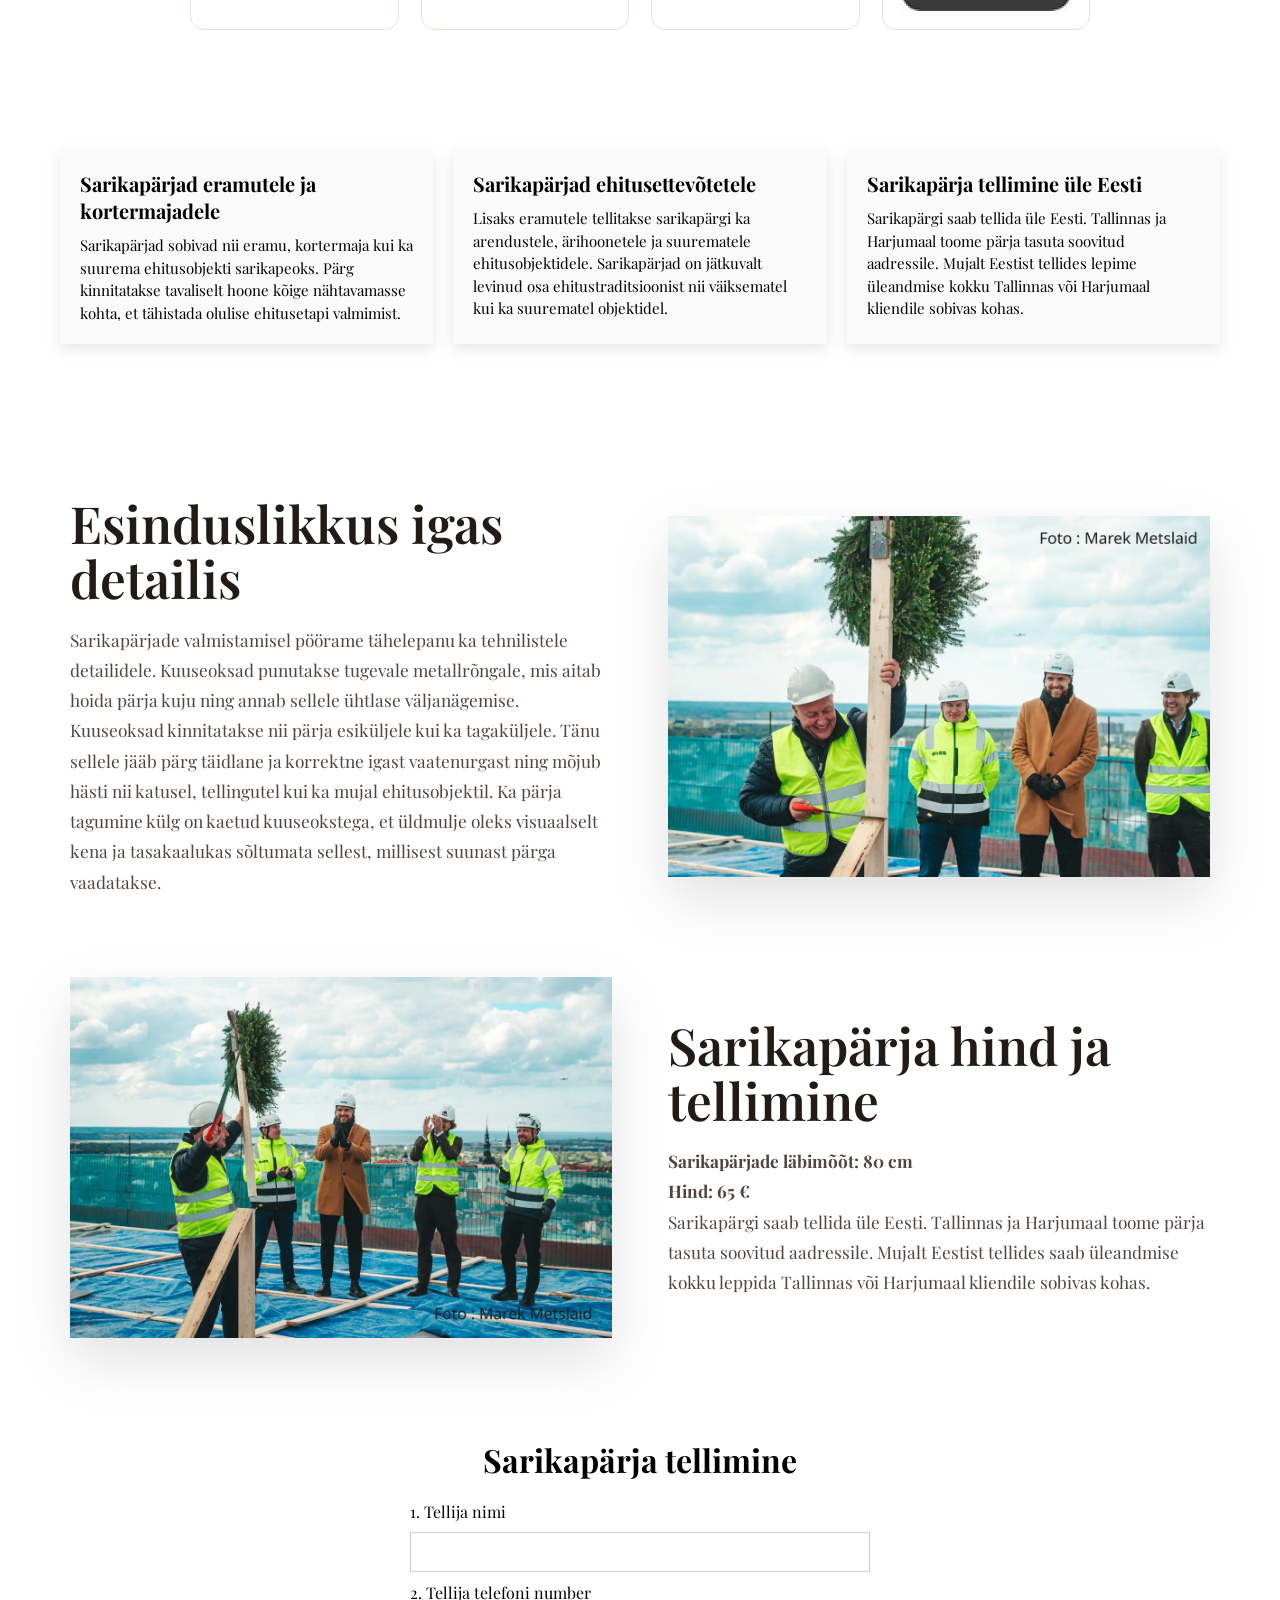
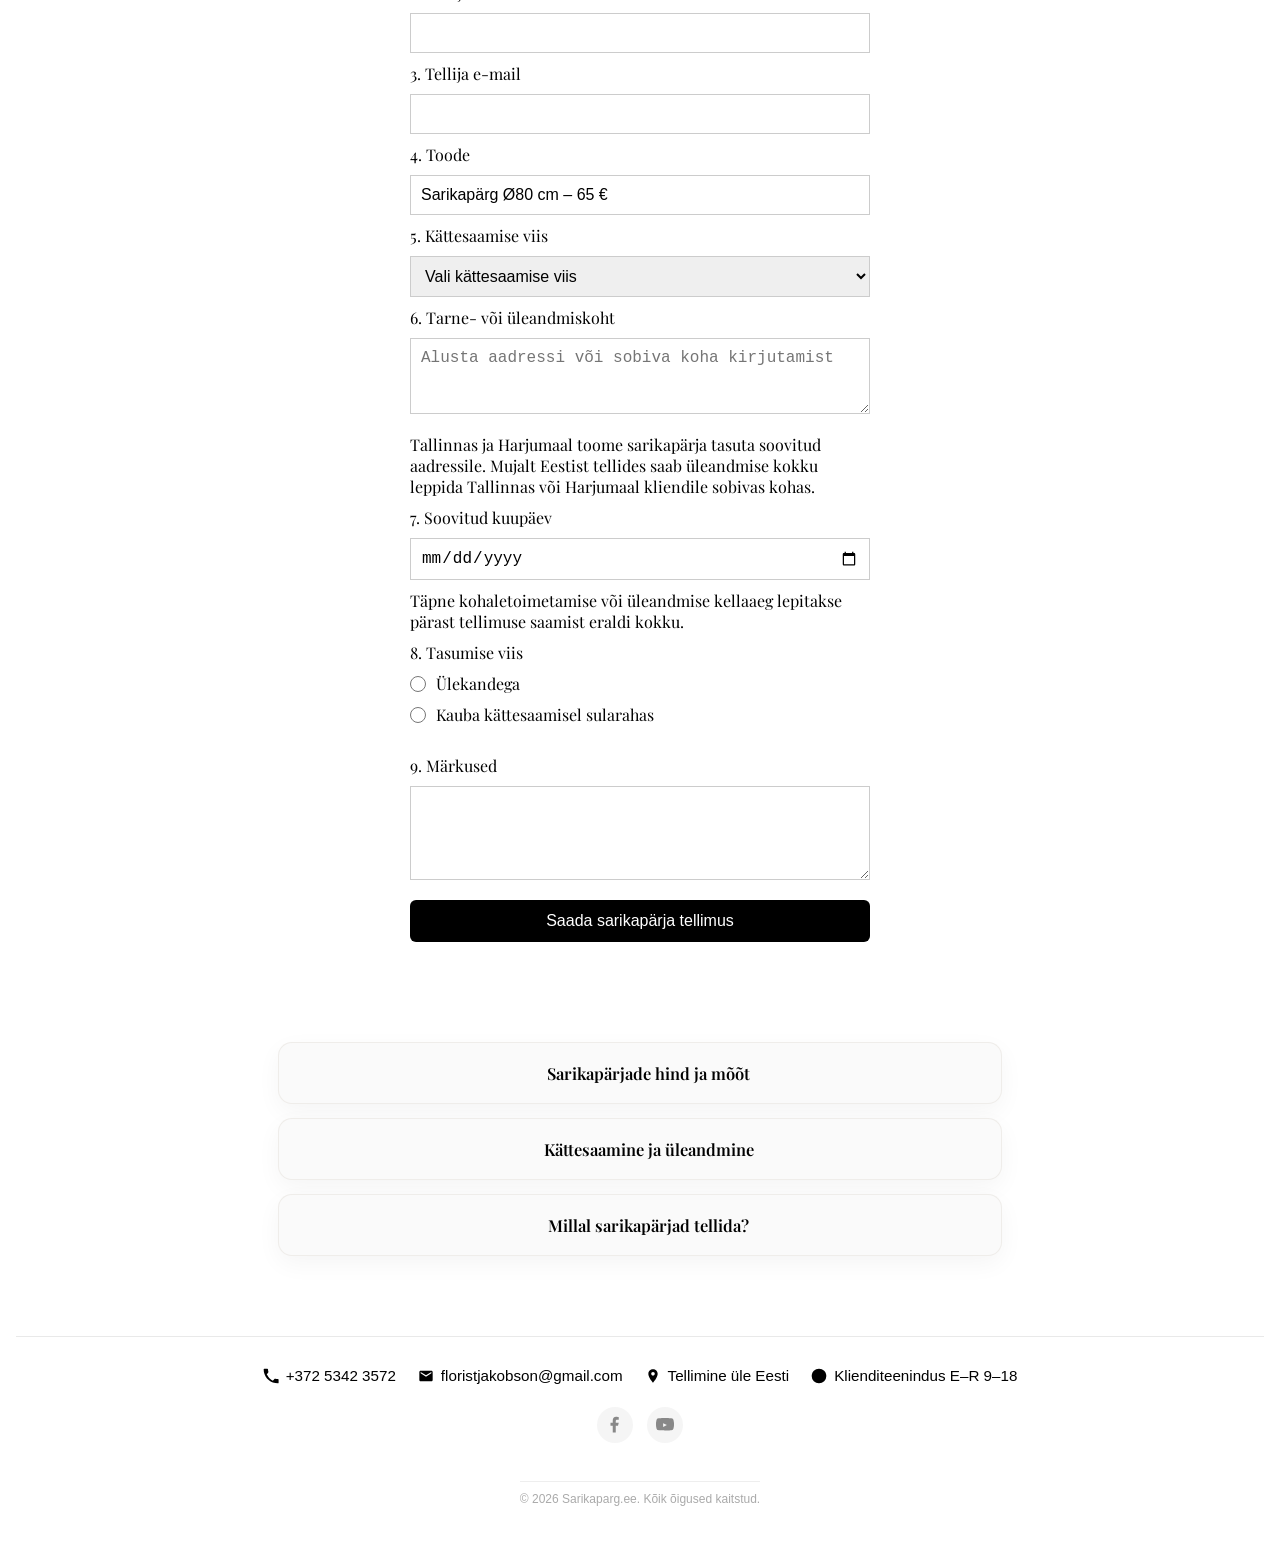
==== commit 97786328: "J" ====
--- a/index.html
+++ b/index.html
@@ -205,6 +205,8 @@
             alt="Sarikapärg sarikapeoks eramule või ehitusobjektile"
             width="1920"
             height="1080"
+            fetchpriority="high"
+            loading="eager"
           />
 
           <div class="big-hero-text">
@@ -218,6 +220,7 @@
             alt="Sarikapärjad tellimiseks üle Eesti"
             width="1920"
             height="1080"
+            loading="lazy"
           />
 
           <div class="big-hero-text">
@@ -346,6 +349,7 @@
           <img
             src="/images/Sarikaparg-Tallinn-Hello2.webp"
             alt="Kuuseokstest sarikapärg ehitusobjekti katusel"
+            loading="lazy"
           />
         </div>
       </div>
@@ -371,6 +375,7 @@
           <img
             src="/images/Sarikaparg-Tallinn-Hello1.webp"
             alt="80 cm läbimõõduga kuuseokstest sarikapärg"
+            loading="lazy"
           />
         </div>
       </div>
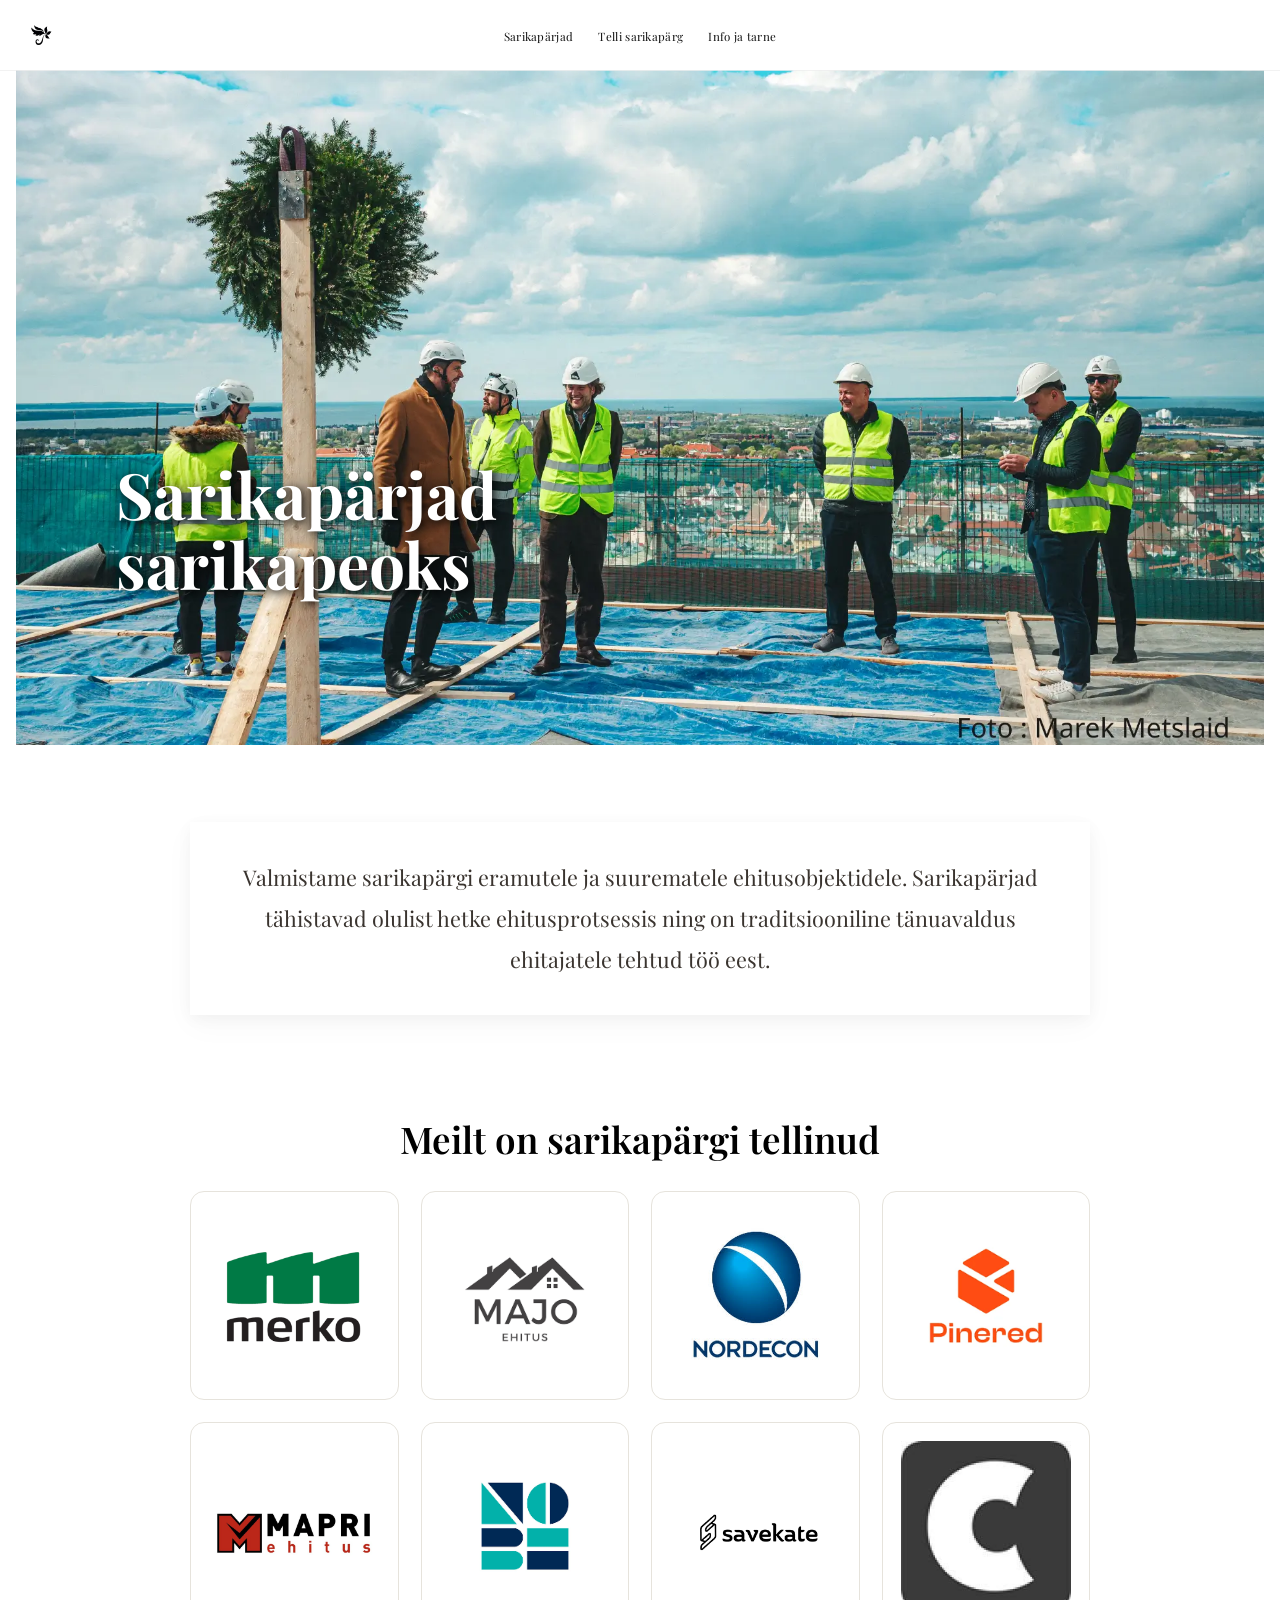
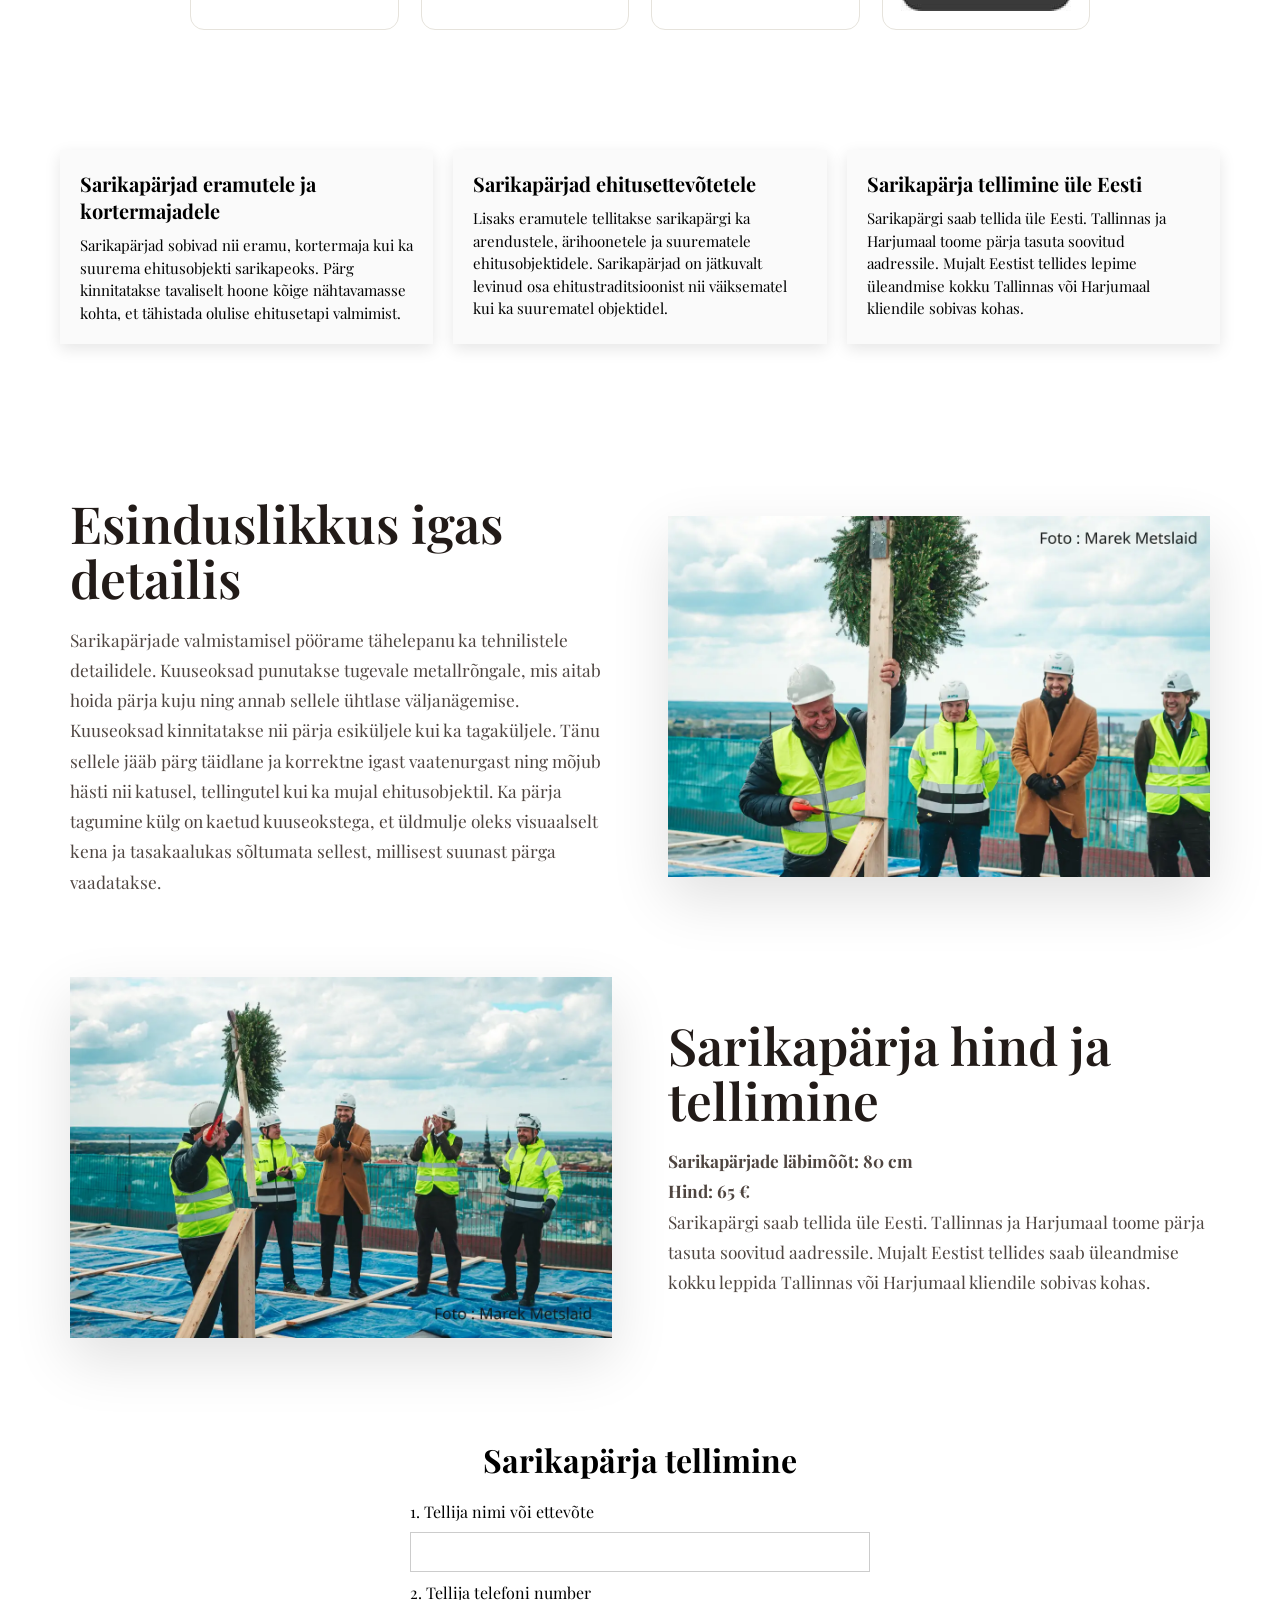
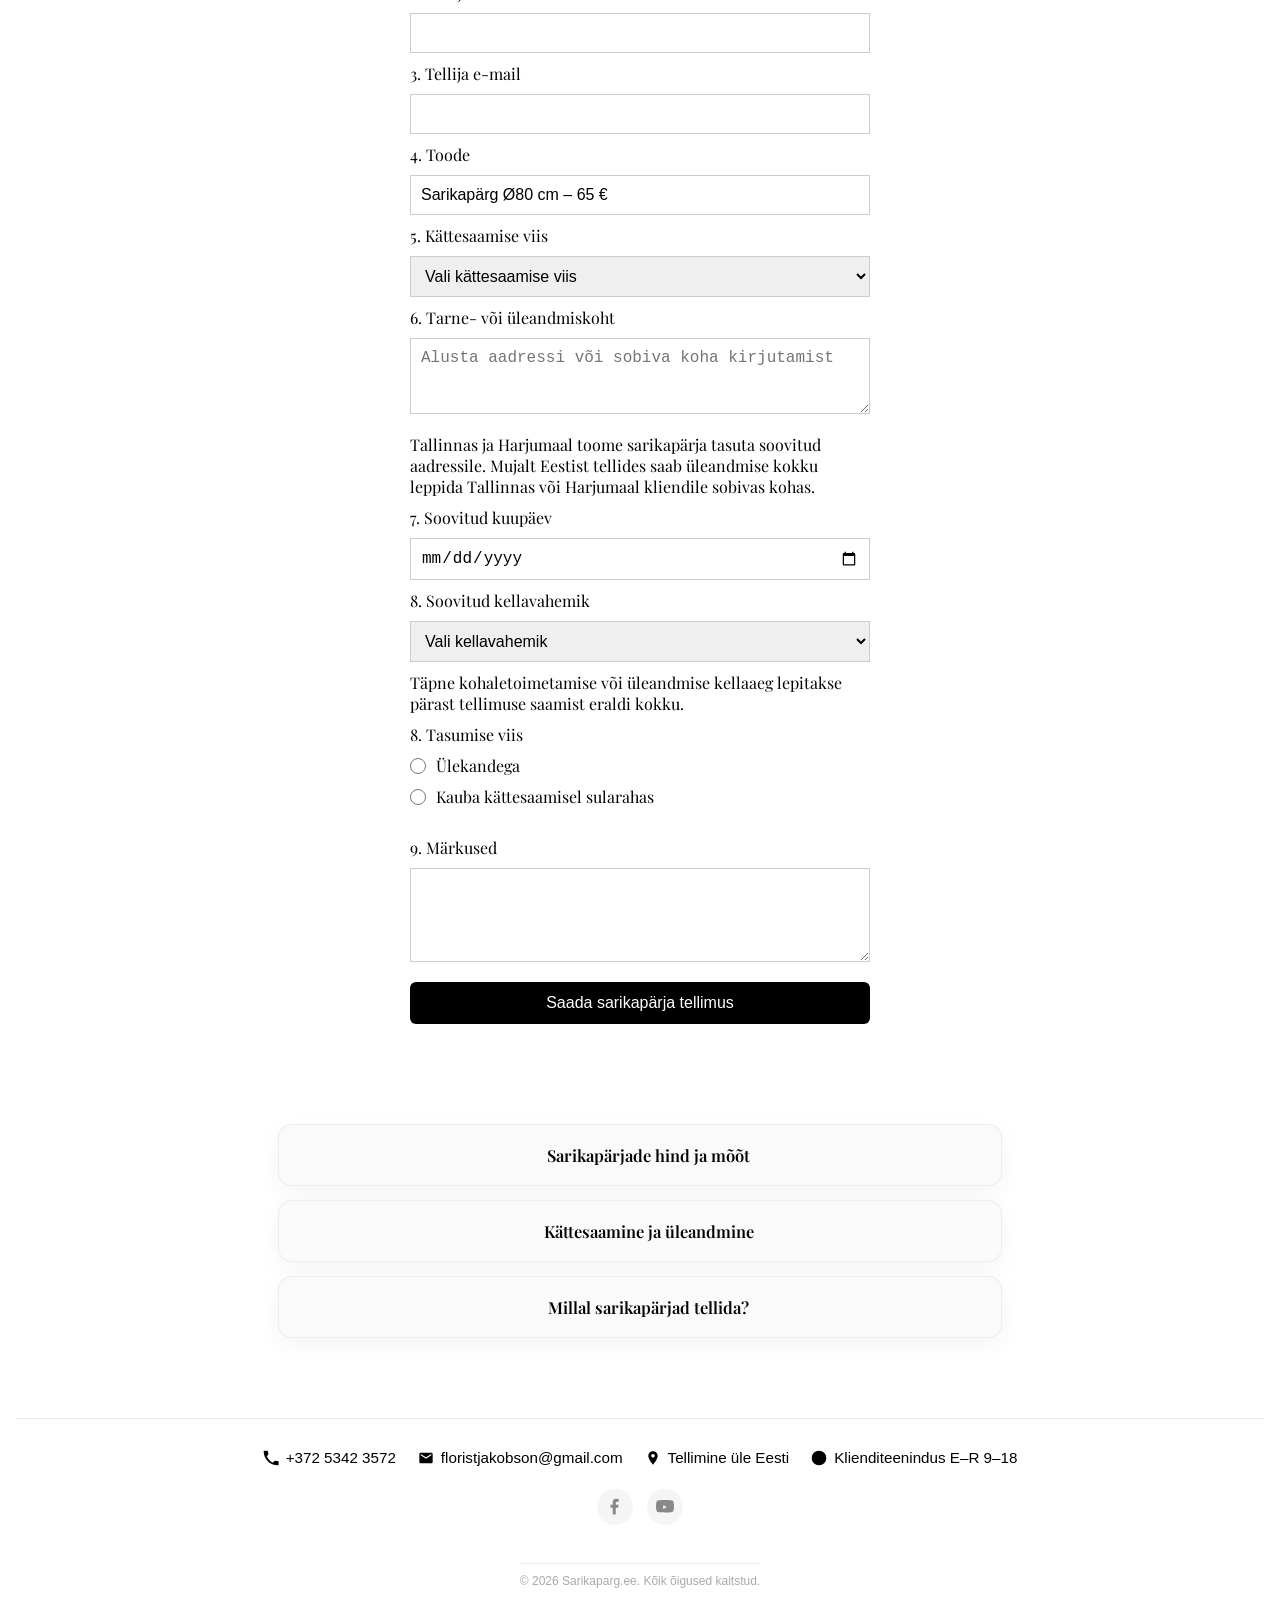
==== commit 591f4030: "M" ====
--- a/index.html
+++ b/index.html
@@ -22,7 +22,7 @@
 
     <meta
       name="description"
-      content="Sarikapärjad läbimõõduga 80 cm. Hind 65 €. Tellimine üle Eesti. Tallinnas ja Harjumaal tasuta kohaletoimetamine, mujalt Eestist tellides üleandmine kokkuleppel Tallinnas või Harjumaal."
+      content="Sarikapärjad sarikapeoks Tallinnas, Harjumaal ja üle Eesti. Tallinnas ja Harjumaal tasuta kohaletoimetamine."
     />
 
     <link rel="canonical" href="https://sarikaparg.ee/" />
@@ -45,7 +45,7 @@
 
     <meta
       property="og:description"
-      content="Sarikapärjad läbimõõduga 80 cm. Hind 65 €. Tellimine üle Eesti. Tallinnas ja Harjumaal tasuta kohaletoimetamine või üleandmine kokkuleppel."
+      content="Sarikapärjad sarikapeoks.Tellimine üle Eesti. Tallinnas ja Harjumaal tasuta kohaletoimetamine või üleandmine kokkuleppel."
     />
 
     <meta property="og:type" content="website" />
@@ -76,7 +76,7 @@
         "url": "https://sarikaparg.ee/",
         "logo": "https://sarikaparg.ee/images/logo512.png",
         "image": "https://sarikaparg.ee/images/Sarikaparg.webp",
-        "description": "Sarikapärjad läbimõõduga 80 cm. Hind 65 €. Tellimine üle Eesti. Tallinnas ja Harjumaal tasuta kohaletoimetamine või üleandmine kokkuleppel.",
+        "description": "Sarikapärjad sarikapeoks. Tellimine üle Eesti. Tallinnas ja Harjumaal tasuta kohaletoimetamine või üleandmine kokkuleppel.",
         "telephone": "+37253423572",
         "areaServed": "Eesti",
         "priceRange": "€€"
@@ -385,7 +385,7 @@
       <h2>Sarikapärja tellimine</h2>
 
       <form action="https://formspree.io/f/xkopbzkl" method="POST">
-        <label for="name">1. Tellija nimi</label>
+        <label for="name">1. Tellija nimi või ettevõte</label>
         <input type="text" id="name" name="nimi" required />
 
         <label for="phone">2. Tellija telefoni number</label>
@@ -434,6 +434,14 @@
 
         <label for="date">7. Soovitud kuupäev</label>
         <input type="date" id="date" name="soovitud_kuupaev" required />
+
+        <label for="time">8. Soovitud kellavahemik</label>
+        <select id="time" name="soovitud_kellavahemik" required>
+          <option value="">Vali kellavahemik</option>
+          <option value="9.00–11.00">9.00–11.00</option>
+          <option value="12.00–14.00">12.00–14.00</option>
+          <option value="15.00–17.00">15.00–17.00</option>
+        </select>
 
         <p class="time-note">
           Täpne kohaletoimetamise või üleandmise kellaaeg lepitakse pärast
@@ -669,5 +677,34 @@
         }
       });
     </script>
+    <script>
+      const orderForm = document.querySelector("#orderForm form");
+      const formMessage = document.getElementById("formMessage");
+
+      orderForm.addEventListener("submit", async function (event) {
+        event.preventDefault();
+
+        const formData = new FormData(orderForm);
+
+        try {
+          const response = await fetch(orderForm.action, {
+            method: "POST",
+            body: formData,
+            headers: {
+              Accept: "application/json",
+            },
+          });
+
+          if (response.ok) {
+            orderForm.reset();
+            formMessage.style.display = "block";
+          } else {
+            alert("Tellimuse saatmisel tekkis viga. Palun proovige uuesti.");
+          }
+        } catch (error) {
+          alert("Tellimuse saatmisel tekkis viga. Palun proovige uuesti.");
+        }
+      });
+    </script>
   </body>
 </html>
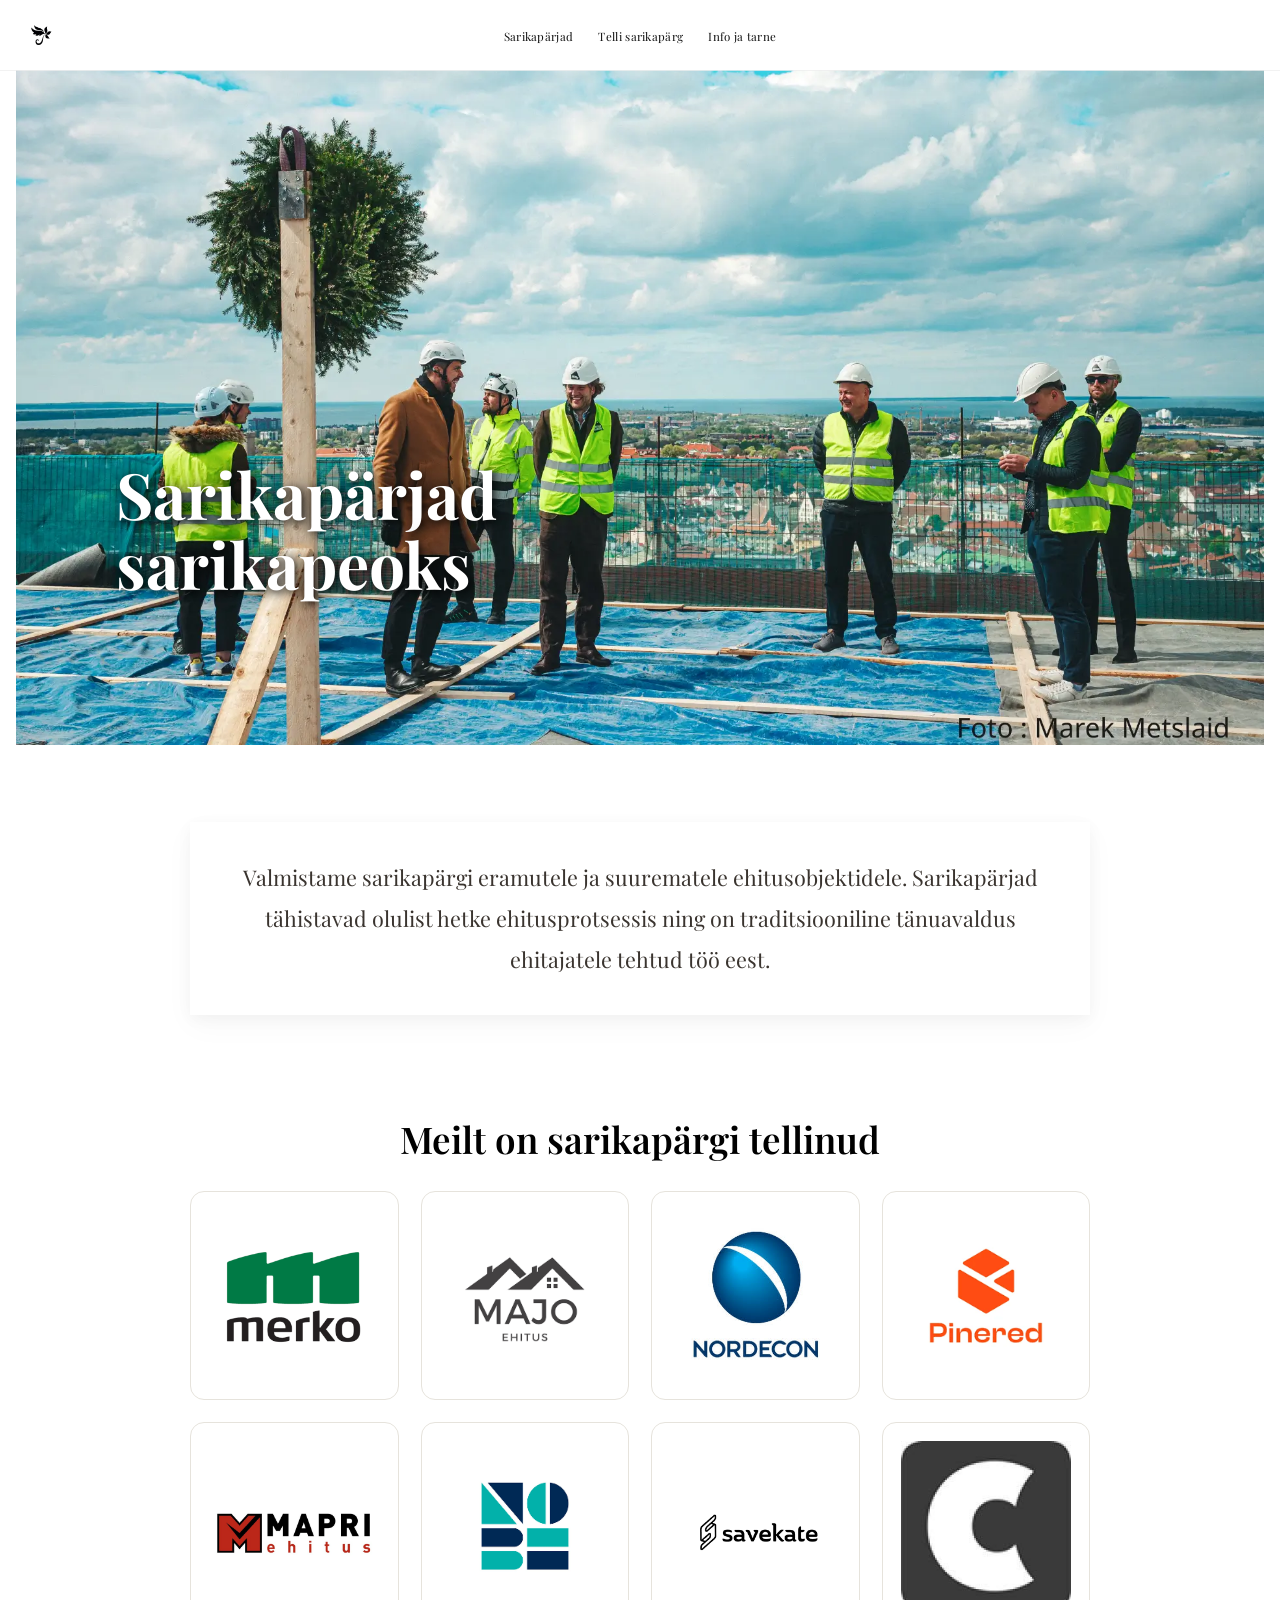
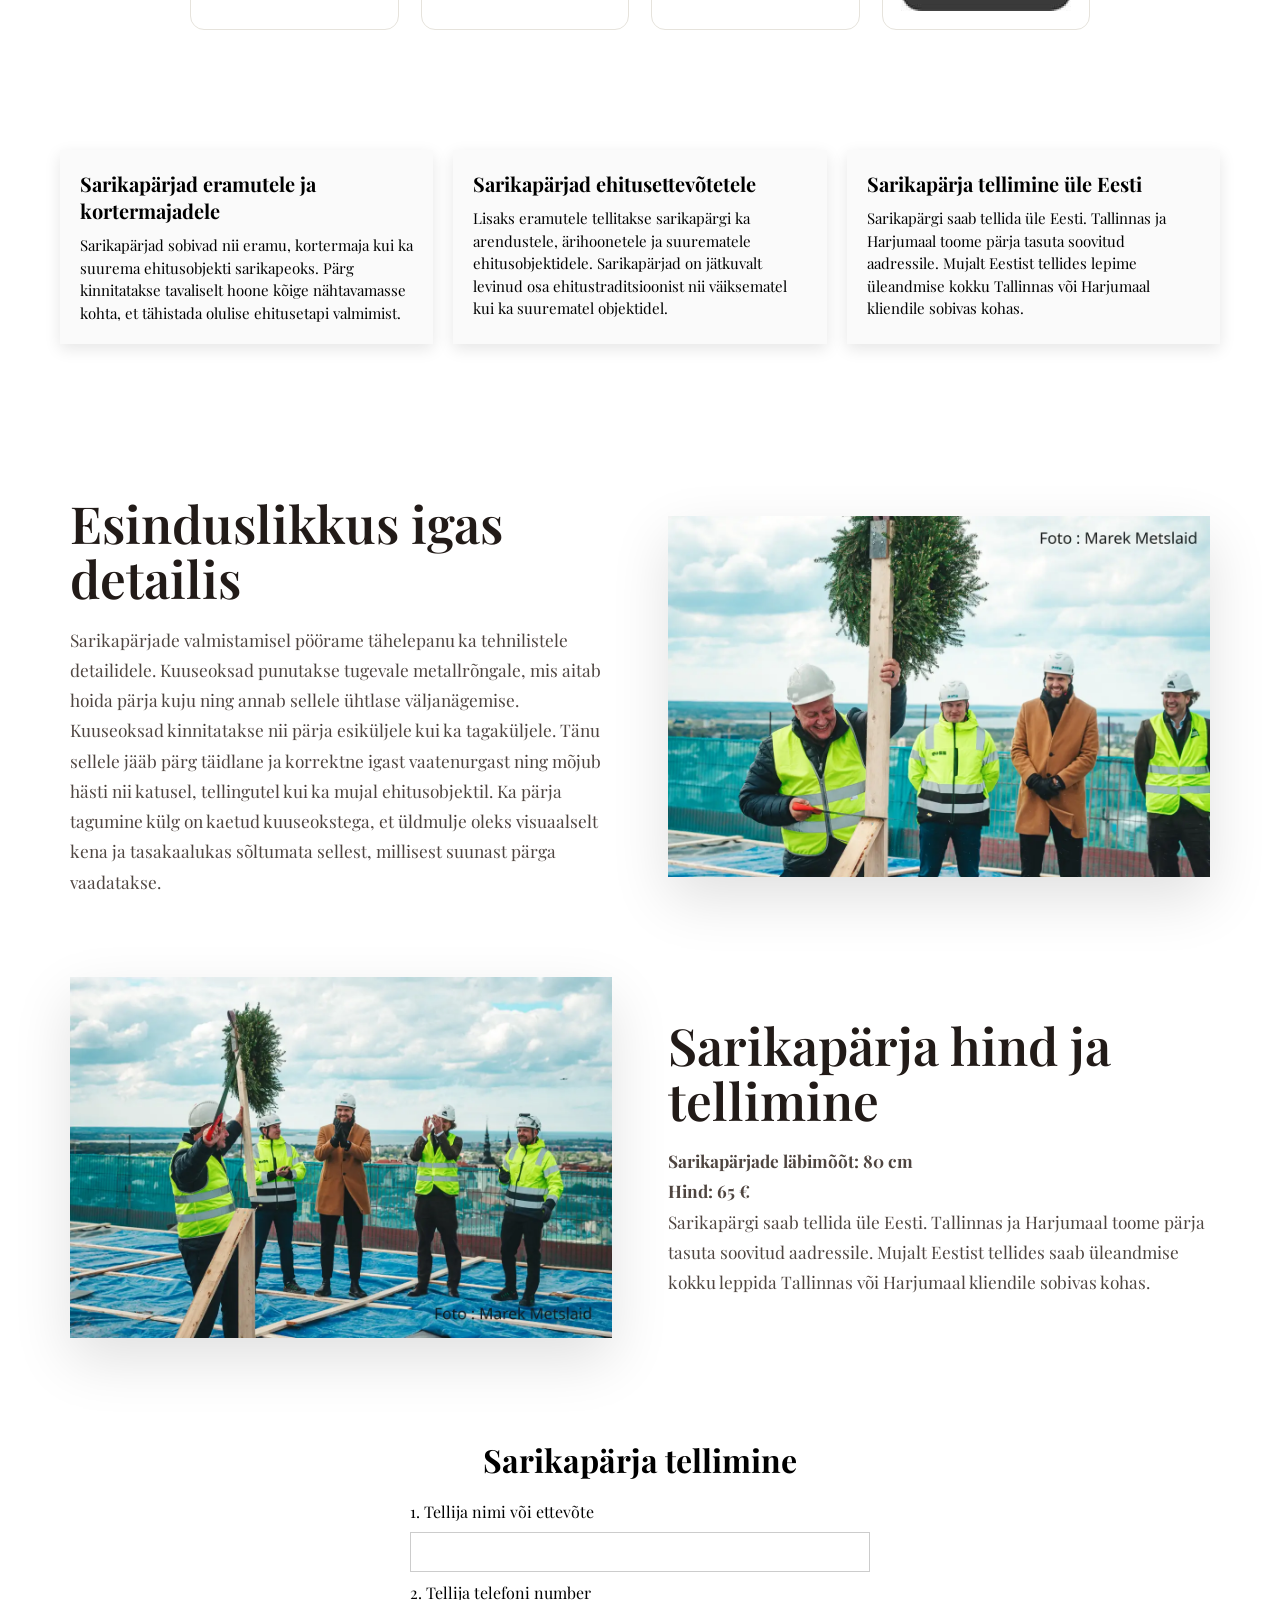
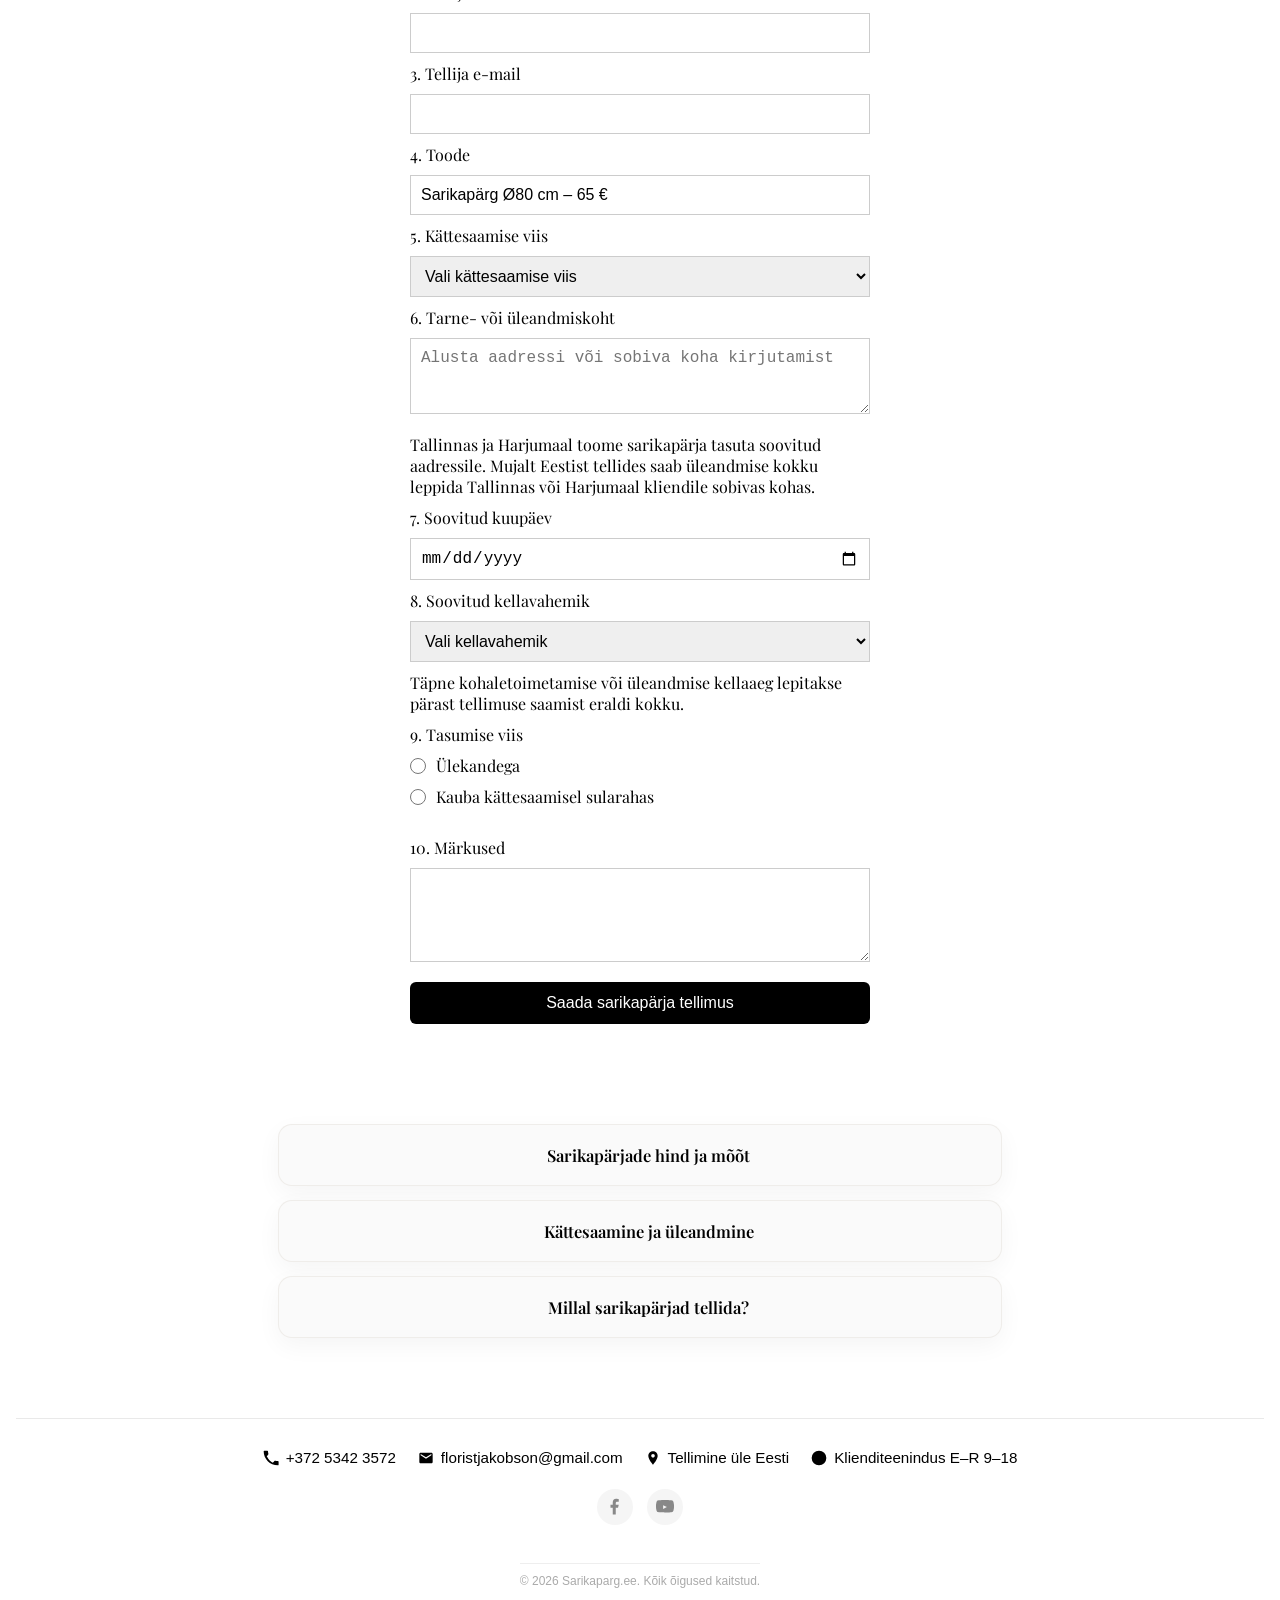
==== commit be977098: "M" ====
--- a/index.html
+++ b/index.html
@@ -448,7 +448,7 @@
           tellimuse saamist eraldi kokku.
         </p>
 
-        <label>8. Tasumise viis</label>
+        <label>9. Tasumise viis</label>
 
         <div class="payment-options">
           <label>
@@ -466,7 +466,7 @@
           </label>
         </div>
 
-        <label for="notes">9. Märkused</label>
+        <label for="notes">10. Märkused</label>
         <textarea id="notes" name="markused" rows="4"></textarea>
 
         <button type="submit">Saada sarikapärja tellimus</button>
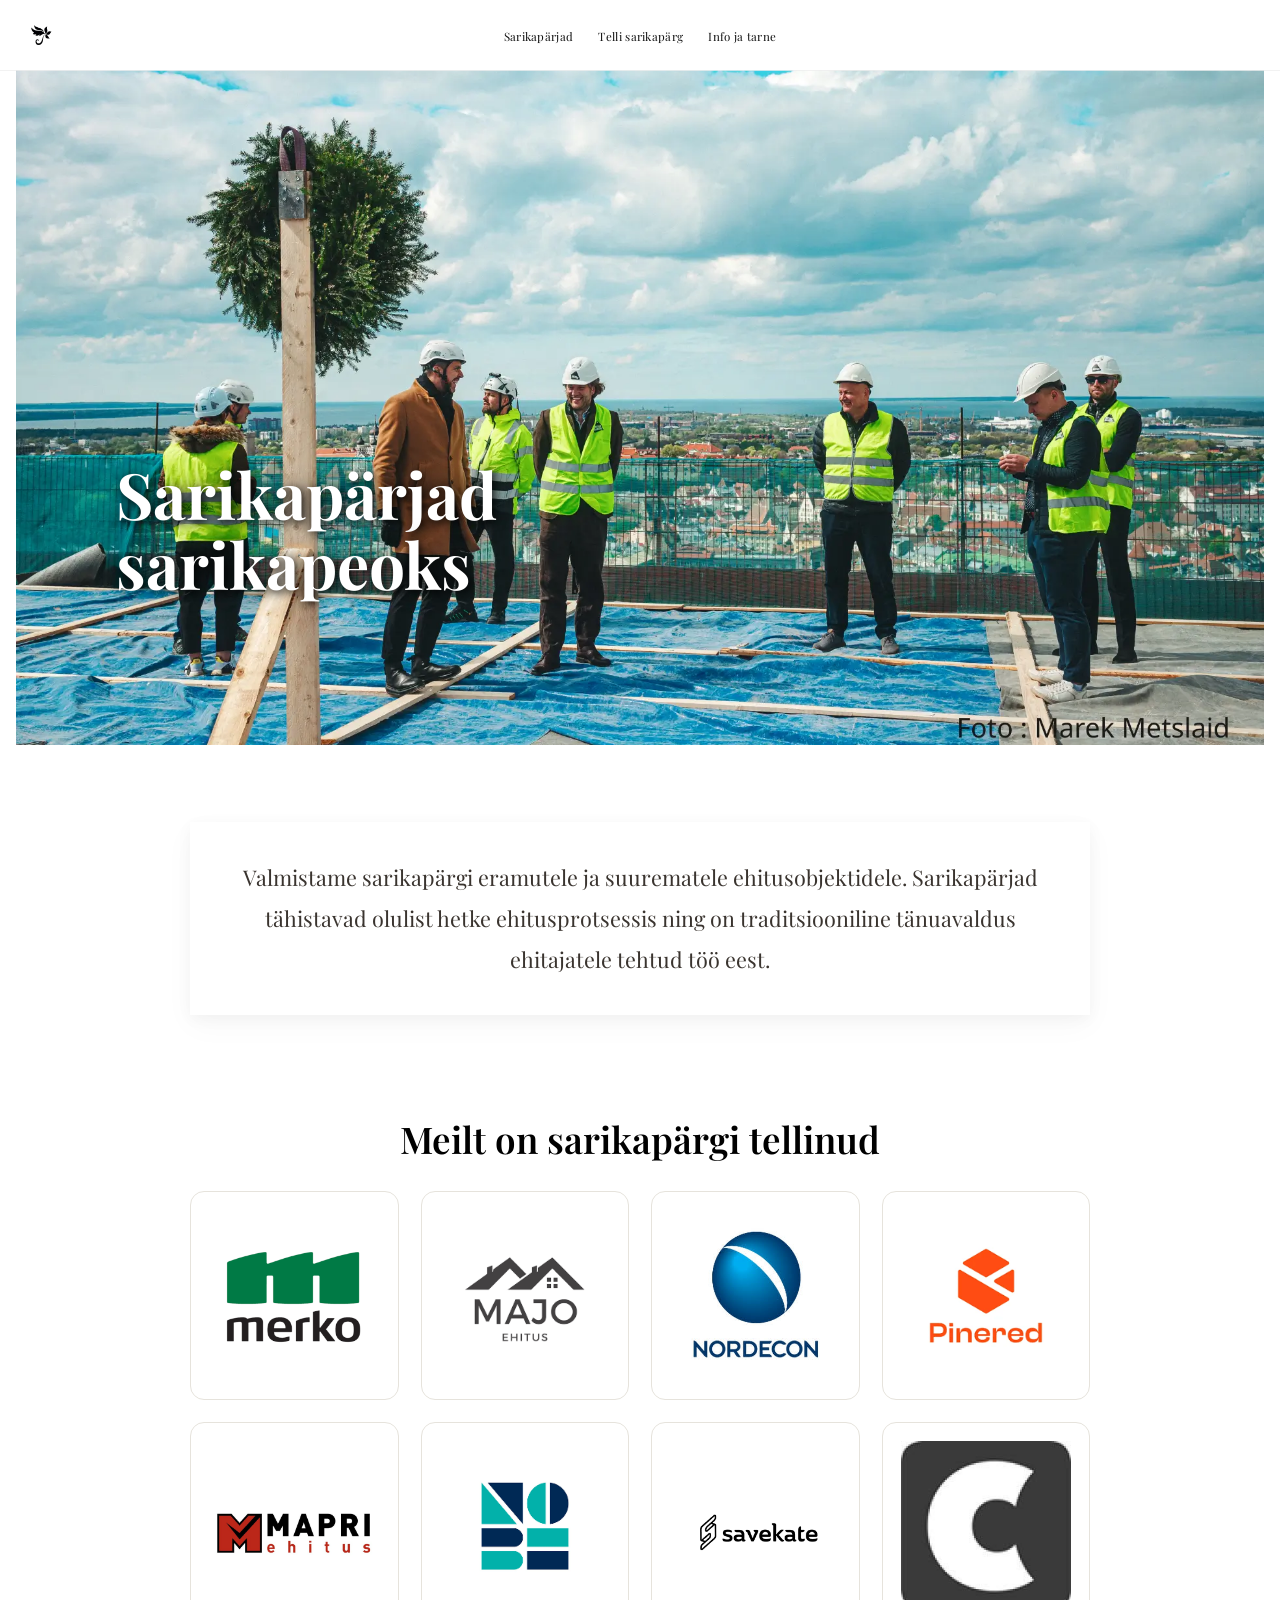
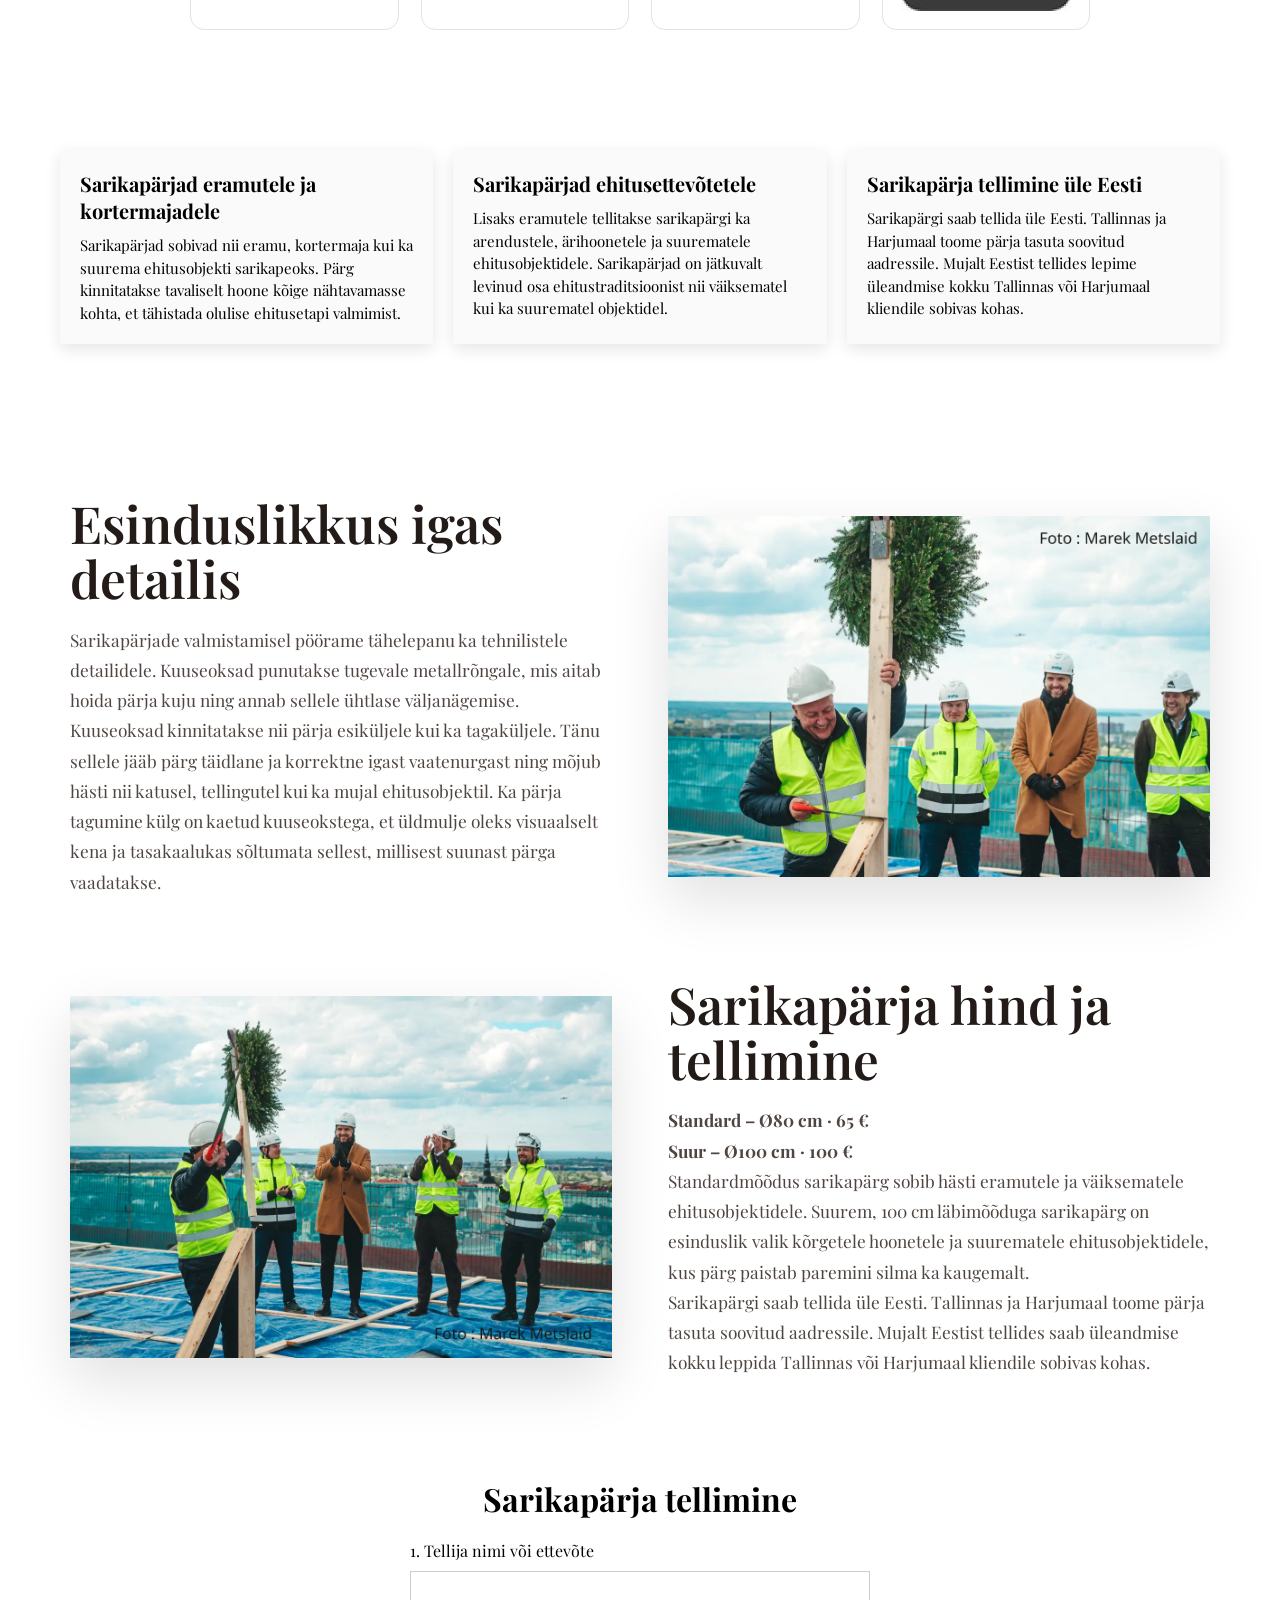
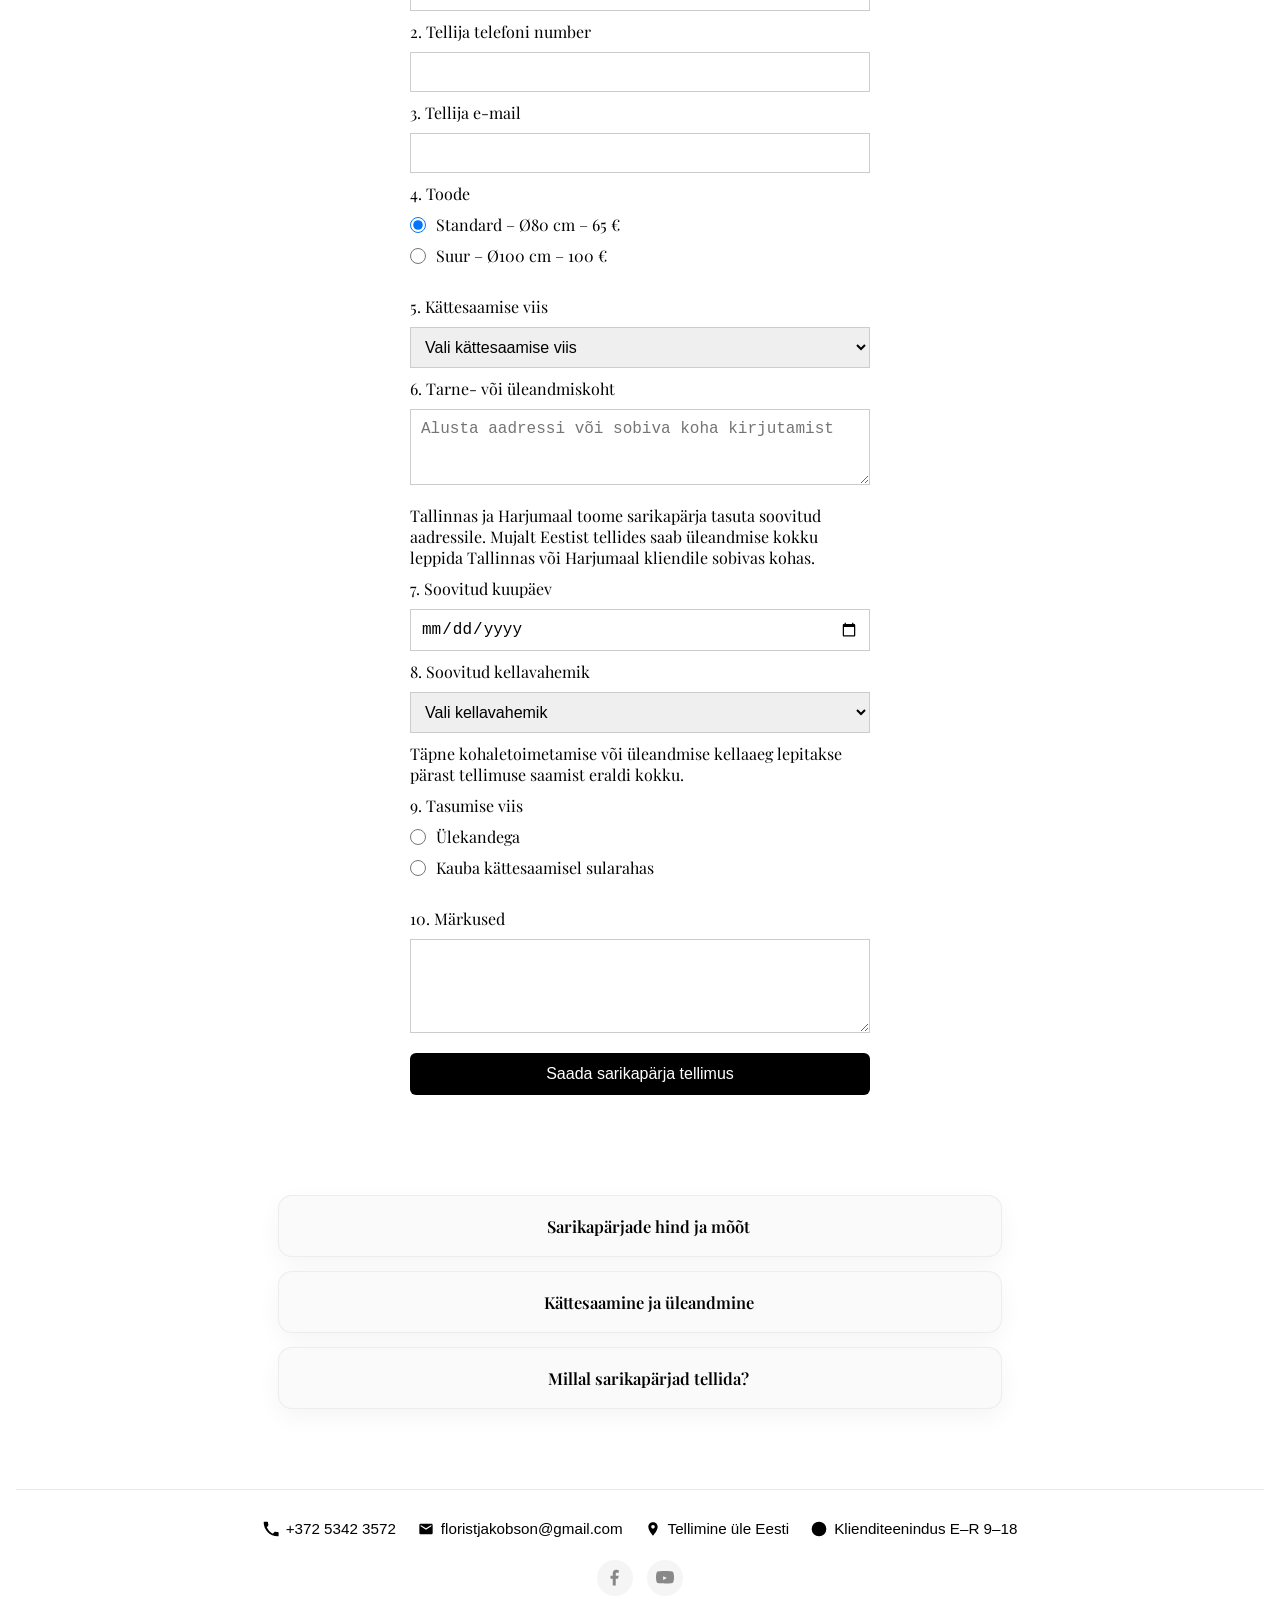
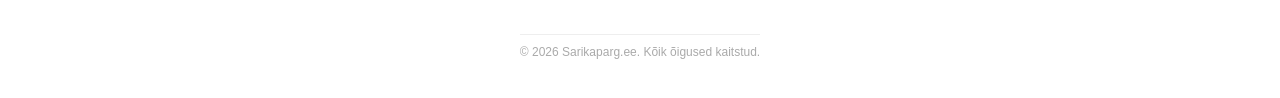
==== commit c06b5b78: "N" ====
--- a/index.html
+++ b/index.html
@@ -359,8 +359,15 @@
           <h2>Sarikapärja hind ja tellimine</h2>
 
           <p>
-            <strong>Sarikapärjade läbimõõt: 80 cm</strong><br />
-            <strong>Hind: 65 €</strong>
+            <strong>Standard – Ø80 cm · 65 €</strong><br />
+            <strong>Suur – Ø100 cm · 100 €</strong>
+          </p>
+
+          <p>
+            Standardmõõdus sarikapärg sobib hästi eramutele ja väiksematele
+            ehitusobjektidele. Suurem, 100 cm läbimõõduga sarikapärg on
+            esinduslik valik kõrgetele hoonetele ja suurematele
+            ehitusobjektidele, kus pärg paistab paremini silma ka kaugemalt.
           </p>
 
           <p>
@@ -394,14 +401,25 @@
         <label for="email">3. Tellija e-mail</label>
         <input type="email" id="email" name="email" required />
 
-        <label for="product">4. Toode</label>
-        <input
-          type="text"
-          id="product"
-          name="toode"
-          value="Sarikapärg Ø80 cm – 65 €"
-          readonly
-        />
+        <label>4. Toode</label>
+
+        <div class="payment-options">
+          <label>
+            <input
+              type="radio"
+              name="toode"
+              value="Standard – Ø80 cm – 65 €"
+              required
+              checked
+            />
+            Standard – Ø80 cm – 65 €
+          </label>
+
+          <label>
+            <input type="radio" name="toode" value="Suur – Ø100 cm – 100 €" />
+            Suur – Ø100 cm – 100 €
+          </label>
+        </div>
 
         <label for="delivery">5. Kättesaamise viis</label>
         <select id="delivery" name="kattesaamise_viis" required>
@@ -483,13 +501,20 @@
         <summary>Sarikapärjade hind ja mõõt</summary>
 
         <div class="details-content">
-          <p>Sarikaparg.ee sarikapärjad on läbimõõduga 80 cm.</p>
-
-          <p>Sarikapärjade hind on 65 €.</p>
-
-          <p>
-            Pärg sobib hästi sarikapeoks eramule, kortermajale, ärihoonele või
-            suuremale ehitusobjektile.
+          <p>Sarikapärgi valmistame kahes suuruses:</p>
+
+          <p>
+            <strong>Standard – Ø80 cm · 65 €</strong><br />
+            Klassikaline sarikapärg, mis sobib hästi eramutele, väiksematele
+            kortermajadele ja ehitusobjektidele.
+          </p>
+
+          <p>
+            <strong>Suur – Ø100 cm · 100 €</strong><br />
+            Suurem ja esinduslikum sarikapärg, mis sobib eriti hästi kõrgetele
+            hoonetele, suurematele kortermajadele ja ärihoonetele. Suurem
+            läbimõõt tagab parema nähtavuse ka kaugemalt ning mõjub suurel
+            ehitusobjektil proportsionaalsemalt.
           </p>
         </div>
       </details>
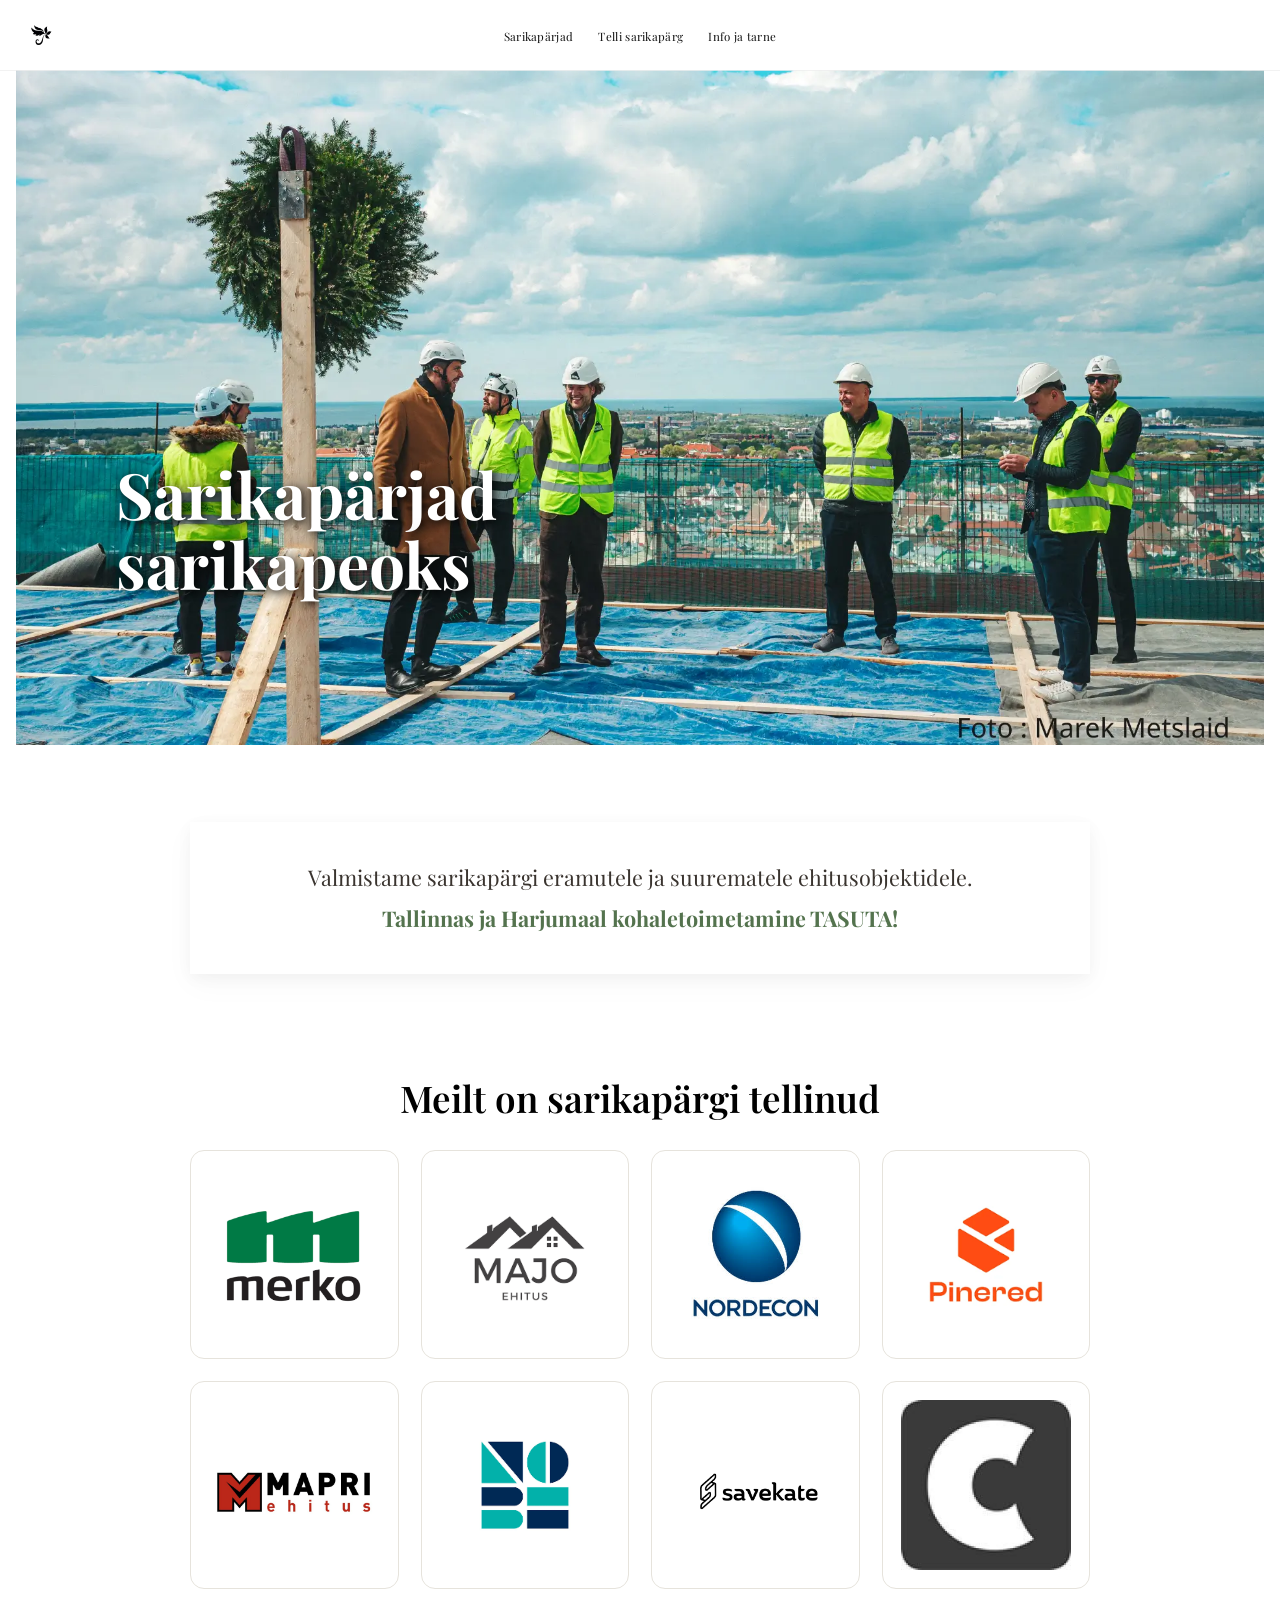
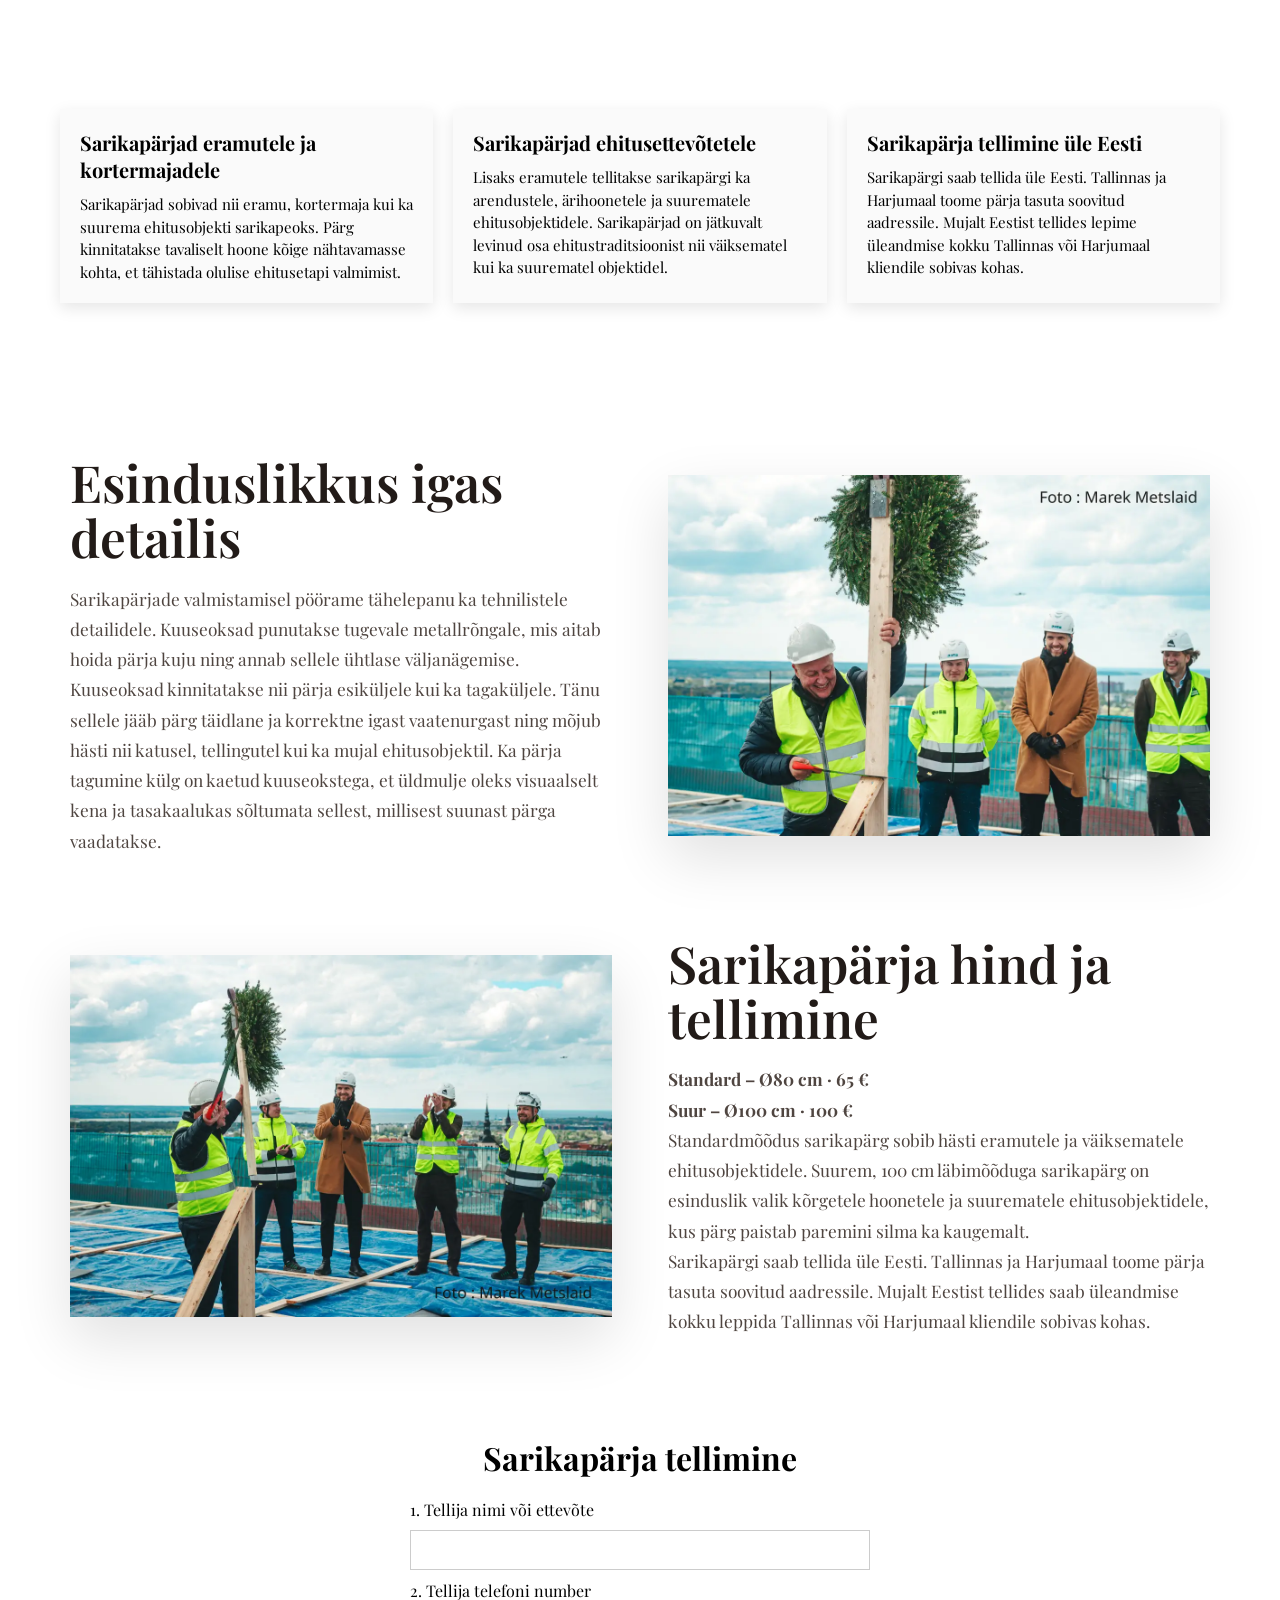
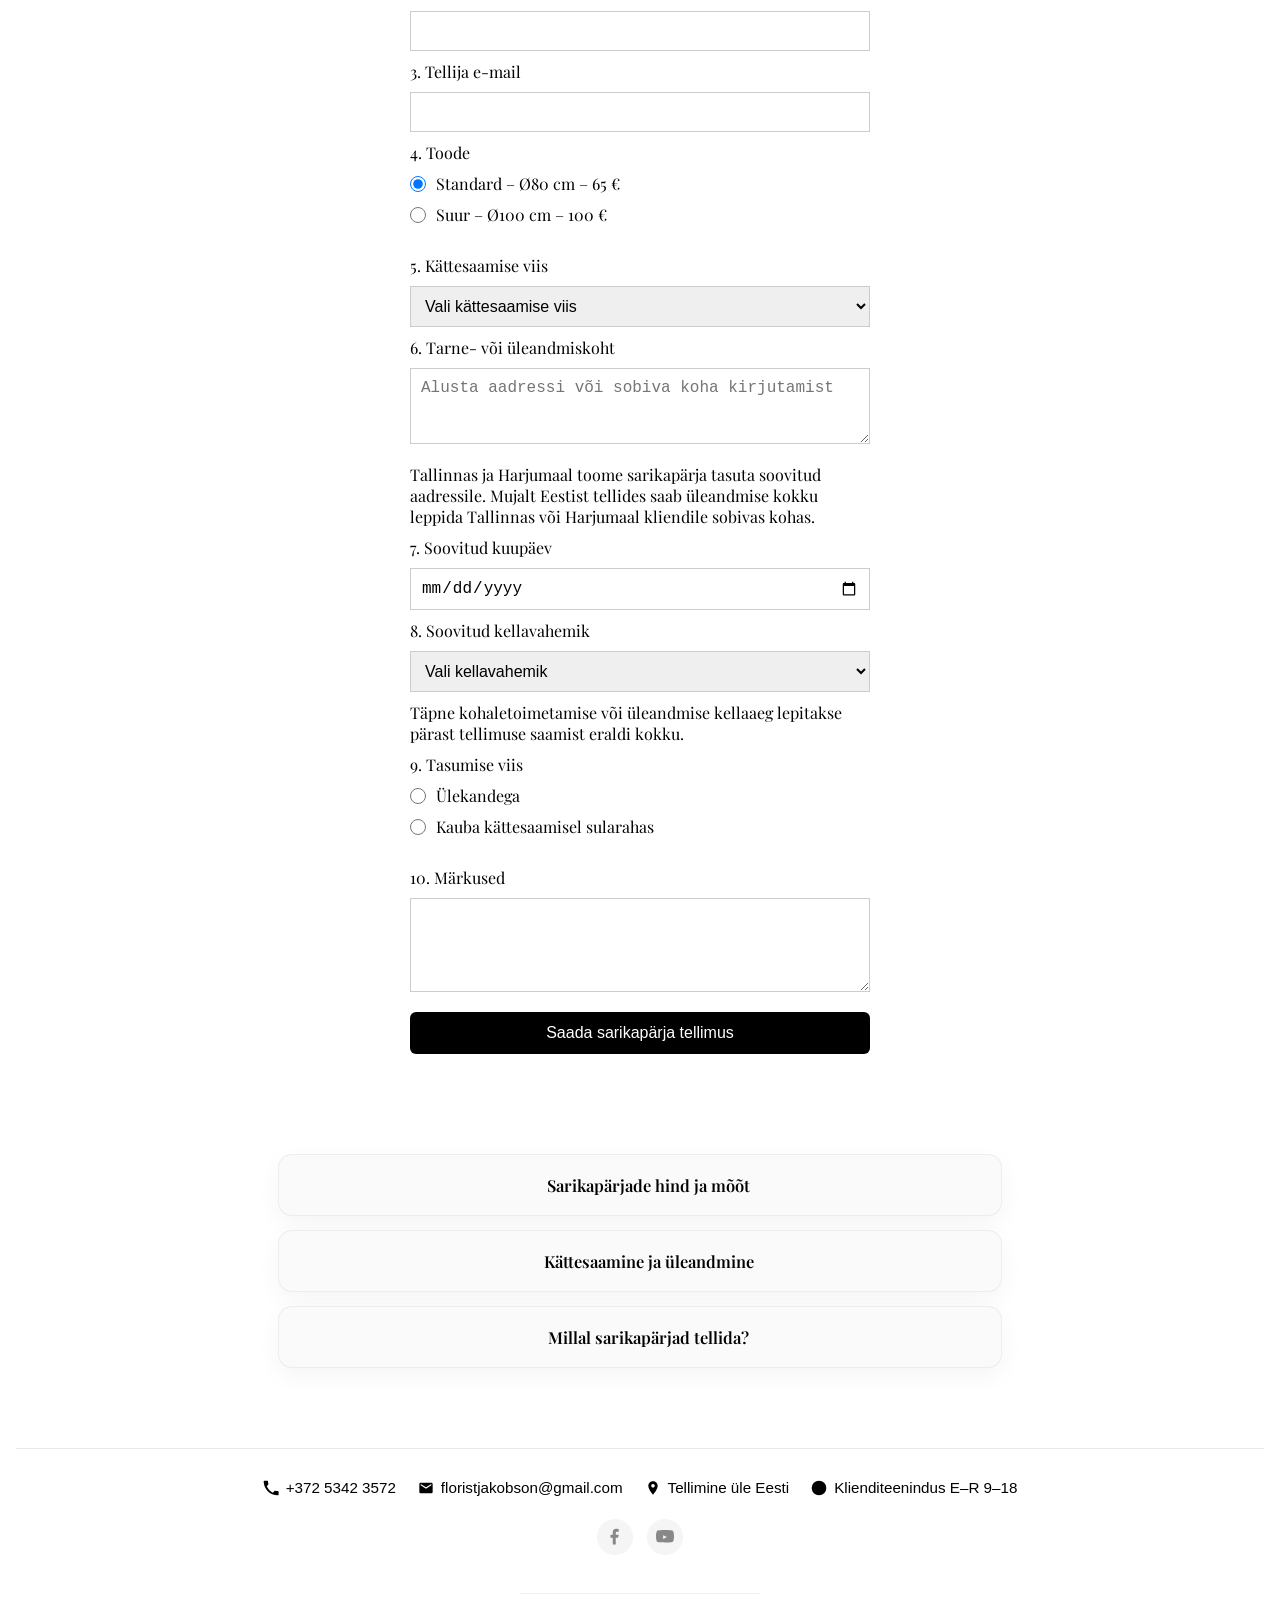
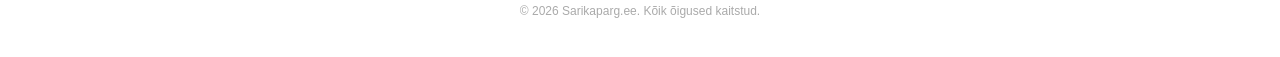
==== commit fde9b147: "M" ====
--- a/index.html
+++ b/index.html
@@ -230,12 +230,15 @@
       </div>
     </header>
 
+    <!-- INTRO – SARIKAPÄRJAD JA TASUTA TARNE -->
     <section class="intro-section">
       <div class="intro-container">
-        <p>
+        <p class="intro-description">
           Valmistame sarikapärgi eramutele ja suurematele ehitusobjektidele.
-          Sarikapärjad tähistavad olulist hetke ehitusprotsessis ning on
-          traditsiooniline tänuavaldus ehitajatele tehtud töö eest.
+        </p>
+
+        <p class="intro-delivery">
+          Tallinnas ja Harjumaal kohaletoimetamine TASUTA!
         </p>
       </div>
     </section>
@@ -601,7 +604,7 @@
 
           <div class="footer-social">
             <a
-              href="https://www.facebook.com/floristjakobson"
+              href="https://www.facebook.com/sarikaparg/"
               target="_blank"
               aria-label="Facebook"
             >
--- a/style.css
+++ b/style.css
@@ -1076,3 +1076,8 @@
   opacity: 1;
   text-decoration: underline;
 }
+/* TASUTA TARNE – BOLD */
+.intro-container .intro-delivery {
+  font-weight: 700;
+  color: #54734e;
+}
